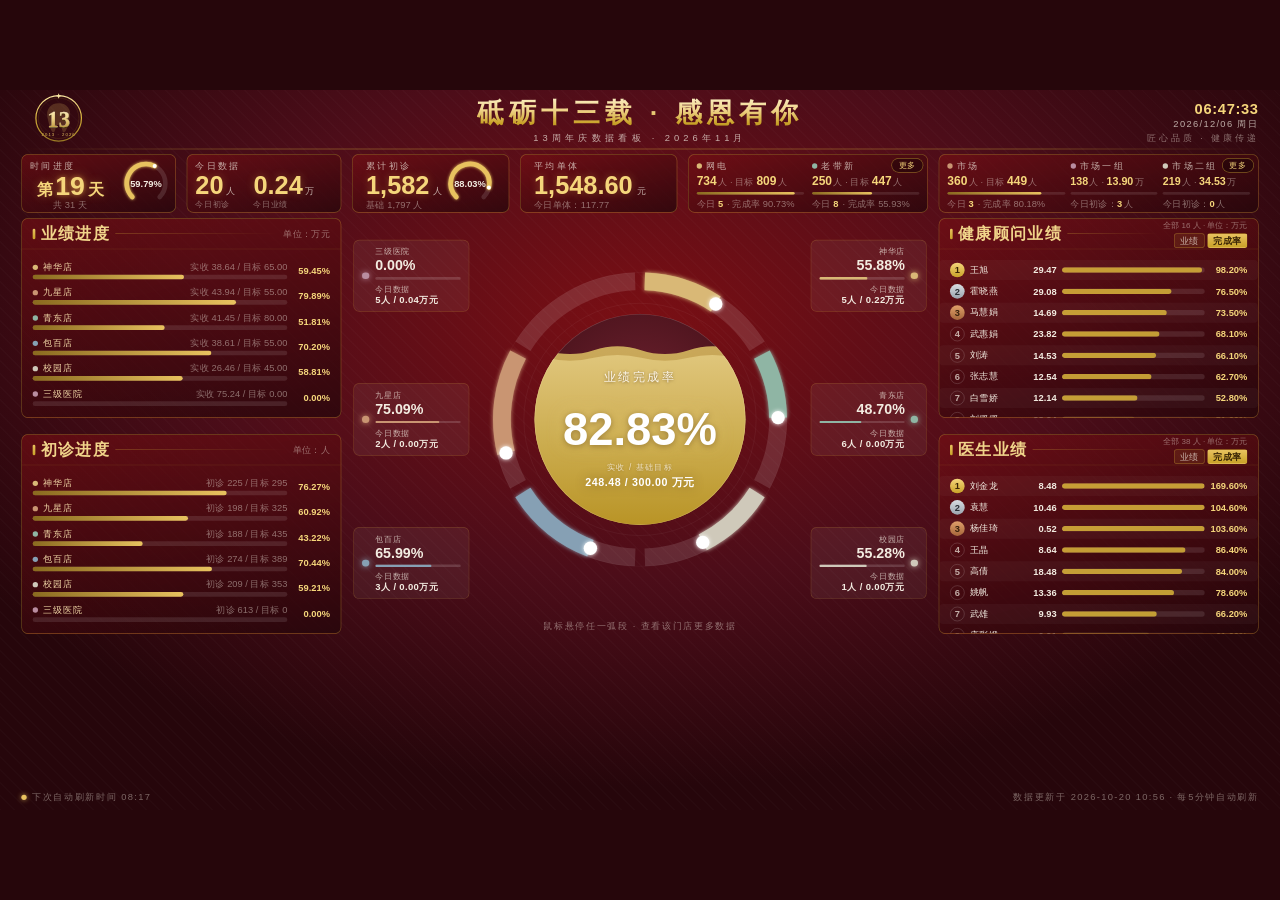
==== site/index.html @ 27bd32b5 "feat(门店框): 今日数据「/」两侧加不换行空格，分开人数与金额 - todayHTML: ${人}人&nbsp;/&nbsp;${金额}万元 - 实测内宽 147.1px，最长现实组合『12人 " ====
<!doctype html>
<html lang="zh-CN" data-page-node-id="bNAlIa9GvkVpchiOoF7Fsz">
  <head data-page-node-id="pRcPVPCFBdSMMbLrFjeiWT">
    <meta charset="UTF-8" data-page-node-id="fTteCExekOCX3ANO8GNjdZ" />
    <meta name="viewport" content="width=device-width, initial-scale=1.0" data-page-node-id="JhB4ZAEZevLRiTJPF1NyBG" />
    <title>13周年庆数据看板 v2</title>
    <link rel="icon" href="data:," />
    <!--------------------------------------------------------------


  二、版式网格（设计像素，全部闭合）
    头部 88 ｜ KPI 行 96–184（5 卡 228+228+434×3 gap24×4 = 1856：
    时间进度+今日数据 平分左栏 480 上方，累计初诊/网电/市场 三卡等宽占满其余）
    主区 192–816 三栏：左 480 / 中 800 / 右 480（gutter 48，边距 32）
       32+480+48+800+48+480+32 = 1920，中央列 560→1360，中心 = 960
    底部折线 840–1048 通栏 1856 ｜ 底边距 32

  三、亮度控制
    大面积底色走深红渐变（水球三色 ×0.78 → L*≈18~27），
    6 段弧统一降饱和到 L*≤70，禁止荧光色与大面积高饱和红。

  四、调试
    ?static=1 跳过入场动画直接呈现终态（截图核对用）
    ?hover=N  模拟悬停第 N 段弧（tooltip 核对用）
    ?beat=N   直接呈现第 N 次心跳后的数据态（建议与 static=1 同用）
    ?hbms=ms  心跳间隔覆盖（默认 300000 = 5 分钟，调试用短间隔）

  五、数据心跳（见 ⑫ 节）
    每 5 分钟 buildData(beat++) 全量重建数据模型并原地刷新：
    KPI / 渠道 chip / 中央水球（弧段+水位+主数字）/ 左右四面板 /
    底部折线，页面不重载。历史日序列固定，增长落在「今天」的
    数据点上；左下角有心跳指示器（倒计时 + 刷新闪烁）。
  ============================================================-->
        <link rel="stylesheet" href="app/css/style.css?v=20261019-20" />
  </head>
  <body data-page-node-id="v0FKEsf7Q6nRDLdoApuXJm">
    <div id="stage" data-page-node-id="kpHgrNEEkZe6PAno3AZiqG">
      <!-- ═══════════ Header ═══════════ -->
      <header id="hd" class="rv" data-page-node-id="wEYzkn5nYDAj5ljEAe1Y7S">
        <div class="logo" data-page-node-id="156GlCvEMHMHPoqrzs1CSF">
          <svg viewBox="0 0 180 150" data-page-node-id="gASNDZ9bTVkrAyyckmfHOM">
            <defs data-page-node-id="hqDiLdGtXwyyaEme4GPJWh">
              <linearGradient id="lgRing" x1="0" y1="0" x2="0" y2="1" data-page-node-id="lqxeYtdk4iewFhR3yDb2SH">
                <stop offset="0" stop-color="#fbe7a2" data-page-node-id="FFY9TI5BgzKePglZpI7jYK" />
                <stop offset="0.5" stop-color="#d4af37" data-page-node-id="RoODJLpOfjntsP8UMK7K4A" />
                <stop offset="1" stop-color="#9a7a24" data-page-node-id="HEvY9dDS5gaLxZupJrBT9t" />
              </linearGradient>
              <linearGradient id="lgNum" x1="0" y1="0" x2="0" y2="1" data-page-node-id="Ao8qt6Al73WwDt1gpRjUwL">
                <stop offset="0" stop-color="#fdf3cd" data-page-node-id="Ha32vFqB7SGn9soHdYtvfg" />
                <stop offset="0.45" stop-color="#f0d48a" data-page-node-id="dt03Z1TfhhpD5ZBrbN7TFr" />
                <stop offset="1" stop-color="#a87f1f" data-page-node-id="MylkIHC2j7ACWehBBXiNBk" />
              </linearGradient>
            </defs>
            <path
              d="M0 -28 C-16 -28 -24 -16 -21 -2 C-19 8 -15 26 -10 26 C-5 26 -7 12 0 12 C7 12 5 26 10 26 C15 26 19 8 21 -2 C24 -16 16 -28 0 -28 Z"
              transform="translate(90,72) scale(1.5)"
              fill="#e8c25f"
              opacity="0.2" data-page-node-id="RsiaJ8O6N65sGDhtilJ795"
            />
            <circle
              cx="90"
              cy="72"
              r="64"
              fill="none"
              stroke="url(#lgRing)"
              stroke-width="3.5" data-page-node-id="2CCHN2UXEv8PuBEjy0APqm"
            />
            <circle
              cx="90"
              cy="72"
              r="57"
              fill="none"
              stroke="rgba(212,175,55,0.35)"
              stroke-width="1" data-page-node-id="bCd5TjKRQrcUs7yGlWtTZC"
            />
            <text
              x="90"
              y="97"
              text-anchor="middle"
              font-size="64"
              font-weight="900"
              font-family="Bahnschrift, Microsoft YaHei"
              fill="#4a3608"
              transform="translate(0,2.5)" data-page-node-id="R2Y0nsFZqWWWNmogxF9ROb"
            >
              13
            </text>
            <text
              x="90"
              y="97"
              text-anchor="middle"
              font-size="64"
              font-weight="900"
              font-family="Bahnschrift, Microsoft YaHei"
              fill="url(#lgNum)"
              stroke="#fff8e1"
              stroke-width="0.8"
              paint-order="stroke" data-page-node-id="cmLNA8DesL4ARSBCl8cDCI"
            >
              13
            </text>
            <text
              x="90"
              y="121"
              text-anchor="middle"
              font-size="12"
              letter-spacing="3"
              fill="#e8c25f" data-page-node-id="w2LghVP4Pk8408AM7kDbOS"
            >
              2013 · 2026
            </text>
            <path
              d="M90 1.5 l2.2 5.6 5.6 2.2 -5.6 2.2 -2.2 5.6 -2.2 -5.6 -5.6 -2.2 5.6 -2.2 Z"
              fill="#fbe7a2" data-page-node-id="NrE1xtxqVkxlS9hG5zrr7q"
            />
          </svg>
        </div>
        <div class="title-wrap" data-page-node-id="9TCTEH1GL8MoABwhuIT3JK">
          <h1 data-page-node-id="tMiSZUa9S475jgxGeOnpzD">砥砺十三载 · 感恩有你</h1>
          <div class="subtitle" id="subTitle" data-page-node-id="unRnWkU2URs4cFyrSFijpP">13周年庆数据看板 · —</div>
        </div>
        <div class="clock" data-page-node-id="I2EozdVsNFKLFbrP7CSTph">
          <div class="t" id="clkTime" data-page-node-id="CklAXqz7jNYkuGRezKDurt">--:--:--</div>
          <div class="d" id="clkDate" data-page-node-id="HKp1TdW5JFSPURgOC2ITIA">————</div>
          <div class="slogan" data-page-node-id="g4IWigsaMyrBHXUSn34NM8">匠心品质 · 健康传递</div>
        </div>
      </header>
      <div class="h-sep" data-page-node-id="c2TKFTtrCtJGPuu5cIxSoY"></div>

      <!-- ═══════════ KPI 行 ═══════════ -->
      <section class="kpis" data-page-node-id="oSrQ1wHtikNl7rWVyhdjDN">
        <div class="kpi kpi-w1 rv" data-page-node-id="SEYMCR4YmNM6E5nRwQ7IFp">
          <div class="kpi-l" data-page-node-id="44aorb51xL6MD6YPoZtlcz">
            <div class="kpi-label">时间进度</div>
            <div class="kpi-val" data-page-node-id="hyriNu5bZcucHpvpL2OOkM">
              <span class="kpi-days" id="vDays" data-page-node-id="tIEE3MougiuXbI8ZQb6H0s">第 — 天</span>
            </div>
            <div class="kpi-sub" id="vDaysTotal">共 — 天</div>
          </div>
          <svg class="kpi-ring" id="rTime" viewBox="0 0 76 76" data-page-node-id="Ri1fY9IDdeKz1RI6IpJBEr"></svg>
        </div>
        <div class="kpi kpi-w1b rv">
          <div class="kpi-l">
            <div class="kpi-label">今日数据</div>
            <div class="today-duo">
              <div class="td-item">
                <div class="td-line"><span class="td-num" id="vTodayInit">0</span><span class="td-unit">人</span></div>
                <div class="td-cap">今日初诊</div>
              </div>
              <div class="td-item">
                <div class="td-line"><span class="td-num" id="vTodayRev">0</span><span class="td-unit">万</span></div>
                <div class="td-cap">今日业绩</div>
              </div>
            </div>
          </div>
        </div>
        <!-- 累计初诊 / 平均单体：2026-10-16 由原「累计初诊」单卡（412px）拆成两张，
             同日加回初诊完成率圆环（#rInit），并把两张卡定成等宽 236px。
             236 是「累计初诊」的下限（要塞 76px 圆环）；多出的宽度从卡间距
             （24 → 16，6 张卡 5 条间距统一）里挤，左右两个红框区宽度不变。 -->
        <div class="kpi kpi-w2 rv" data-page-node-id="KUwDDoYRsBBzJocgN3xbk4">
          <div class="kpi-l" data-page-node-id="MGHXHej9tQ5Hyuykaf9URP">
            <div class="kpi-label" data-page-node-id="w1z18vkmG5Nbth9sIqBwyG">累计初诊</div>
            <div class="kpi-val" data-page-node-id="rzB3d2FVG9kCjQAFVdoI1Y">
              <span class="num" id="vInit" data-page-node-id="fIbuGY6w7z44757RwI4yW1">0</span><span class="unit" data-page-node-id="ebtRX31nunjrN7MkISvLin">人</span>
            </div>
            <div class="kpi-sub" id="subInit" data-page-node-id="tzTCCbZm5sNMX1L8b9eey3">基础 — 人</div>
          </div>
          <svg class="kpi-ring" id="rInit" viewBox="0 0 76 76" data-page-node-id="oSgAc6CB6fNtqqdUA3VIWz"></svg>
        </div>
        <div class="kpi kpi-w2b rv">
          <div class="kpi-l">
            <div class="kpi-label">平均单体</div>
            <div class="kpi-val">
              <span class="num" id="vAvgTicket">0</span><span class="unit">元</span>
            </div>
            <div class="kpi-sub" id="subAvgTicket">今日单体：—</div>
          </div>
        </div>
        <div class="kpi kpi-w3 rv" data-page-node-id="k71qaQ9eMRFucWOAYcyMGH">
          <div class="kpi-ch" id="chChipsA" data-page-node-id="TKcTfXJ90g9bT6nKtFfv62"></div>
          <button class="more-btn" id="moreWeb" type="button" title="查看网电 / 老带新明细">更多</button>
        </div>
        <div class="kpi kpi-w4 rv" data-page-node-id="k71qaQ9eMRFucWOAYcyMGH2">
          <div class="kpi-ch" id="chChipsB" data-page-node-id="TKcTfXJ90g9bT6nKtFfv63"></div>
          <button class="more-btn" id="moreMkt" type="button" title="查看市场 / 各小组明细">更多</button>
        </div>
      </section>

      <!-- ═══════════ 左栏 ═══════════ -->
      <section
        class="panel rv"
        id="pRev"
        style="left: 32px; top: 192px; width: 480px; height: 300px" data-page-node-id="0GzqxweOMjRgrN7YKevPSM"
      >
        <div class="panel-hd" data-page-node-id="Df7qdn8ugzR1t7VkyfmpOt">
          <h3 data-page-node-id="QozZiLu8bZZRKTjCXXU3ck">业绩进度</h3>
          <span class="hline" data-page-node-id="J2i0PtmHDQrnvhUNHukCvz"></span>
          <!-- 2026-10-16：删掉「· 条形对冲刺目标」（条形不再对冲刺目标，改为直接对基础目标），
               只留「单位：万元」；.panel-hd 是 flex，.hline flex:1 会把 .tag 顶到面板最右侧。 -->
          <span class="tag" data-page-node-id="NDKkVHRwoWOS1iuBsFXWVc">单位：万元</span>
        </div>
        <div class="sp-rows" id="rowsRev" data-page-node-id="oeGaWgf1RTmptFVPS90v6Z"></div>
      </section>

      <section
        class="panel rv"
        id="pRevisit"
        style="left: 32px; top: 516px; width: 480px; height: 300px" data-page-node-id="Tlr16npC2SKbjfgHqZH28j"
      >
        <div class="panel-hd" data-page-node-id="XFnaBUeVZULKzVKaM9sH7n">
          <h3 data-page-node-id="4meOhcFOpAJur4xcxxRGqE">初诊进度</h3>
          <span class="hline" data-page-node-id="DszTDeYF3ndCC9vCzuFB1k"></span>
          <span class="tag" id="tagRevisit" data-page-node-id="RQ2RITb6IYQIkKLbBFJFOM">单位：人</span>
        </div>
        <div class="sp-rows" id="rowsRevisit" data-page-node-id="FMGkPWljnkzDIOqVaobHqA"></div>
      </section>

      <!-- ═══════════ 中央 Hero ═══════════ -->
      <section id="hero" class="rv" data-page-node-id="Hcs3Wq5IqEjFQoJsAtxybO">
        <div class="hero-mod" id="heroMod" data-page-node-id="NcHx9vvaZdOX4pXMR6fZUf">
          <svg class="ring" id="heroRing" viewBox="0 24 900 580" data-page-node-id="oFBfNDAOF6fg8EPbnggF1d">
            <defs data-page-node-id="ZAtBHWU98WgYOIvGdYzApS">
              <clipPath id="ballClip" data-page-node-id="X6okBjb4FM2zIkQ7PItKKB">
                <circle cx="450" cy="320" r="178" data-page-node-id="2mrOI5qwmlsTY9cdWhoBEP" />
              </clipPath>
              <filter id="hGlow" x="-40%" y="-40%" width="180%" height="180%" data-page-node-id="LojOhJ60jzLwtPDJQk8CR6">
                <feGaussianBlur stdDeviation="4" result="b" data-page-node-id="sptze4GtMtvLpn2lBLWI1O" />
                <feMerge data-page-node-id="SkjvAi6RWsoyPJ0UF1JC98">
                  <feMergeNode in="b" data-page-node-id="6s5okbFM1wypjGcMHVaaOy" />
                  <feMergeNode in="SourceGraphic" data-page-node-id="oB9EnSy4yF36ZLJp3sIxQe" />
                </feMerge>
              </filter>
              <!-- 水面柔化（2026-10-19 需求：还原设计稿那种柔和的浪）：
                   两层浪用同一波长/振幅、只错开高度 → 中间那条浅色水带厚度恒定、跟着浪走；
                   再各加一点高斯模糊，水线不是硬边 -->
              <filter id="waveSoft" x="-12%" y="-60%" width="124%" height="220%" data-page-node-id="WaveSoftFilter00000001">
                <feGaussianBlur stdDeviation="1.0" data-page-node-id="WaveSoftBlur0000000001" />
              </filter>
              <filter id="waveSoftLite" x="-12%" y="-60%" width="124%" height="220%" data-page-node-id="WaveSoftLiteFilter000001">
                <feGaussianBlur stdDeviation="0.8" data-page-node-id="WaveSoftLiteBlur00000001" />
              </filter>
              <radialGradient id="ballBg" cx="50%" cy="42%" r="70%" data-page-node-id="1hcQdPhzaAszTiyClJTl3r">
                <stop offset="0%" stop-color="#6f2230" data-page-node-id="BKjk3cO8xQwqGWFoSQtGSM" />
                <stop offset="60%" stop-color="#521620" data-page-node-id="6uZpT9dD517NbAIDmyNtKt" />
                <stop offset="100%" stop-color="#3f1019" data-page-node-id="WcJydUlnryiaqCZMZX0Ahf" />
              </radialGradient>
              <!-- 水球填充（2026-10-20 六次调色）：按指定的 10 档金色等分 #e9d28f → #b99426 -->
              <linearGradient id="waterFill" gradientUnits="userSpaceOnUse" x1="450" y1="142" x2="450" y2="498" data-page-node-id="WtrFill1Grad0000000001">
                <stop offset="0%" stop-color="#e9d28f" data-page-node-id="WtrFill1Stop000000001" />
                <stop offset="11.11%" stop-color="#e4cb83" data-page-node-id="WtrFill1Stop000000002" />
                <stop offset="22.22%" stop-color="#dec478" data-page-node-id="WtrFill1Stop000000003" />
                <stop offset="33.33%" stop-color="#d9bd6c" data-page-node-id="WtrFill1Stop000000004" />
                <stop offset="44.44%" stop-color="#d4b660" data-page-node-id="WtrFill1Stop000000005" />
                <stop offset="55.56%" stop-color="#ceb055" data-page-node-id="WtrFill1Stop000000006" />
                <stop offset="66.67%" stop-color="#c9a949" data-page-node-id="WtrFill1Stop000000007" />
                <stop offset="77.78%" stop-color="#c4a23d" data-page-node-id="WtrFill1Stop000000008" />
                <stop offset="88.89%" stop-color="#be9b32" data-page-node-id="WtrFill1Stop000000009" />
                <stop offset="100%" stop-color="#b99426" data-page-node-id="WtrFill1Stop000000010" />
              </linearGradient>
              <!-- 后层波浪（2026-10-20）：水体顶部已是浅奶金，水带取色阶中段的深金，
                   在水面处压出一条深色浪来区分两层 -->
              <linearGradient id="waterCrest" x1="0" y1="0" x2="0" y2="1" data-page-node-id="WtrCrest1Grad000000001">
                <stop offset="0%" stop-color="#d4b660" data-page-node-id="WtrCrest1Stop00000001" />
                <stop offset="45%" stop-color="#c9a949" data-page-node-id="WtrCrest1Stop00000002" />
                <stop offset="100%" stop-color="#b99426" data-page-node-id="WtrCrest1Stop00000003" />
              </linearGradient>
              <!-- 最远那层浪用浅奶金色（2026-10-19）：它只在水带上方露出一条，
                   若沿用琥珀色，40% 透明度压在深红底上会发灰发脏 -->
              <linearGradient id="waterHalo" x1="0" y1="0" x2="0" y2="1" data-page-node-id="WtrHalo1Grad0000000001">
                <stop offset="0%" stop-color="#b2851a" data-page-node-id="WtrHalo1Stop00000000001" />
                <stop offset="60%" stop-color="#a67b16" data-page-node-id="WtrHalo1Stop00000000002" />
                <stop offset="100%" stop-color="#987012" data-page-node-id="WtrHalo1Stop00000000003" />
              </linearGradient>
            </defs>

            <circle
              cx="450"
              cy="320"
              r="248"
              fill="none"
              stroke="rgba(255,255,255,0.05)"
              stroke-width="1" data-page-node-id="L2FaWi2UX9QwLi5fZzVYWK"
            />
            <g
              id="hTracks"
              fill="none"
              stroke-width="30"
              stroke-linecap="butt" data-page-node-id="16F74CI70Hz8lGDbiC1ARl"
            ></g>
            <g
              id="hProgress"
              fill="none"
              stroke-width="30"
              stroke-linecap="butt"
              filter="url(#hGlow)" data-page-node-id="XTuYBhTYVBFj40mw9bPC3D"
            ></g>
            <g id="hDots" data-page-node-id="F7JTJT2tn6gvTGutGUcLb0"></g>
            <g
              id="hHits"
              fill="none"
              stroke="transparent"
              stroke-width="52"
              stroke-linecap="butt" data-page-node-id="QHZ4kCTcOSt2P3NM7bZJow"
            ></g>

            <g clip-path="url(#ballClip)" data-page-node-id="ttIOl0gnBMeBeR1Yr37CqP">
              <circle cx="450" cy="320" r="178" fill="url(#ballBg)" data-page-node-id="DXxDqY4JIU6l09di5Br8qY" />
              <!-- 两层水（2026-10-19：回到 v2 初始界面的波纹）
                   wave2 在水面下 9px、振幅更大，只在 wave1 的波谷处露出一道浅色水纹，
                   这正是原始设计里那条「波浪」的来路。 -->
              <path
                class="wave wave2"
                id="hWave2"
                fill="url(#waterCrest)" opacity="0.92" filter="url(#waveSoft)" data-page-node-id="gbnCEguQdvYVyL05fw3IiQ"
              />
              <path
                class="wave wave1"
                id="hWave1"
                fill="url(#waterFill)" filter="url(#waveSoftLite)" data-page-node-id="sbmvpVToEQyccxw8WA5EnU"
              />
              <circle
                cx="450"
                cy="320"
                r="178"
                fill="none"
                stroke="rgba(255,255,255,0.18)"
                stroke-width="2" data-page-node-id="Izxj37aIKlKDKiMkdtNV5G"
              />
            </g>

            <text
              id="hTitle"
              x="450"
              y="256"
              text-anchor="middle"
              fill="rgba(255,250,240,0.97)"
              style="filter: drop-shadow(0 1px 3px rgba(58, 30, 0, 0.55))"
              font-size="20"
              letter-spacing="4" data-page-node-id="M8IrhxILRbvdKg6MKCFG0F"
            >
              业绩完成率
            </text>
            <text
              id="hPct"
              x="450"
              y="364"
              text-anchor="middle"
              fill="#ffffff"
              font-size="66"
              font-weight="bold"
              style="filter: drop-shadow(0 2px 5px rgba(74, 42, 4, 0.42)) drop-shadow(0 0 14px rgba(240, 207, 122, 0.3))" data-page-node-id="CIAla1GZfyE1LyfhWI1Vof"
            >
              0%
            </text>
            <text
              id="hSub"
              x="450"
              y="406"
              text-anchor="middle"
              fill="rgba(255, 250, 240, 0.74)"
              style="filter: drop-shadow(0 1px 2px rgba(70, 40, 0, 0.34))"
              font-size="14"
              letter-spacing="2" data-page-node-id="0GqUyPJaSjgS7rOAofabEU"
            >
              实收 / 基础目标
            </text>
            <text
              id="hSubVal"
              x="450"
              y="432"
              text-anchor="middle"
              fill="#ffffff"
              font-size="18"
              font-weight="bold"
              letter-spacing="1"
              style="filter: drop-shadow(0 0 10px rgba(60, 30, 0, 0.45))" data-page-node-id="0GqUyPJaSjgS7rOAofabEV"
            >
              — / — 万元
            </text>
            <circle
              cx="450"
              cy="320"
              r="196"
              fill="none"
              stroke="rgba(255,255,255,0.08)"
              stroke-width="1" data-page-node-id="HYSdoiNoFfucWOA3QdTG3E"
            />
          </svg>
          <div class="arc-tip" id="arcTip" data-page-node-id="xIo1mhSntoETWOtp1KP4oK"></div>
        </div>
        <div class="hero-note" data-page-node-id="3TYCyp9G5N9l7gcm4QKAZ9">鼠标悬停任一弧段 · 查看该门店更多数据</div>
      </section>

      <!-- ═══════════ 右栏 ═══════════ -->
      <section
        class="panel rv"
        id="pConsult"
        style="left: 1408px; top: 192px; width: 480px; height: 300px" data-page-node-id="kRfCaFvjkXph3bc9i23jSs"
      >
        <div class="panel-hd" data-page-node-id="uOcdFUICFULbVEim69jLhf">
          <h3 data-page-node-id="PXQI3zoMDydTjfKYFMge5v">健康顾问业绩</h3>
          <span class="hline" data-page-node-id="BKbFTxDVNHv76pxE9Rf3qr"></span>
          <!-- 2026-10-16 需求：右上角标签下方加排序切换（完成率 / 业绩），初始「完成率」。
               tag 与 .seg 一起竖着排在 .hd-col 里，右缘与原来「累计万元」位置一致。 -->
          <div class="hd-col">
            <span class="tag" id="tagConsult" data-page-node-id="scFnl15bqPgjUEw5bwAO5I">全部 16 人 · 单位：万元</span>
            <div class="seg" data-rank="rowsConsult">
              <button type="button" class="seg-btn" data-by="amount">业绩</button>
              <button type="button" class="seg-btn on" data-by="pct">完成率</button>
            </div>
          </div>
        </div>
        <div class="rk-rows" id="rowsConsult" data-page-node-id="eIhjYHHNaf2bXhnruvDbFs"></div>
      </section>

      <section
        class="panel rv"
        id="pDoctor"
        style="left: 1408px; top: 516px; width: 480px; height: 300px" data-page-node-id="PjST9TWZQzSukMxJgl08mK"
      >
        <div class="panel-hd" data-page-node-id="IjDSf5qnbT3bcYrxnxmnRA">
          <h3 data-page-node-id="Q0sSzF1gGajtAcdxzGbIRA">医生业绩</h3>
          <span class="hline" data-page-node-id="9EmBxb9q80FfxQWtfCSAIh"></span>
          <!-- 与「健康顾问业绩」同构（2026-10-16）：两块面板的排序各自独立，互不影响。 -->
          <div class="hd-col">
            <span class="tag" id="tagDoctor" data-page-node-id="x02npfRNWDVHyEkIwSiJ5l">全部 38 人 · 单位：万元</span>
            <div class="seg" data-rank="rowsDoctor">
              <button type="button" class="seg-btn" data-by="amount">业绩</button>
              <button type="button" class="seg-btn on" data-by="pct">完成率</button>
            </div>
          </div>
        </div>
        <div class="rk-rows" id="rowsDoctor" data-page-node-id="4jyv3nmACCBaUFkffHQNrL"></div>
      </section>

      <!-- ═══════════ 底部折线 ═══════════ -->
      <section
        class="panel rv"
        id="pTrend"
        style="left: 32px; top: 840px; width: 1856px; height: 208px" data-page-node-id="0vVEOpzuJDFpRTDcBZBpus"
      >
        <div class="panel-hd" data-page-node-id="0Do9Z3sa4iosGv7Wi3I4Pn">
          <h3 data-page-node-id="aEbSErwdqdBNw5huFzG8uo">每日业绩</h3>
          <span class="hline" data-page-node-id="E5qyjyKikJUyTL5P7dfBNq"></span>
          <div class="select" id="sel" data-page-node-id="mPky8XGgjq62QeZ8cg4JF2">
            <button class="select-btn sheen" id="selBtn" data-page-node-id="VcsZkrGuGI9cWAqyZZph16">
              <span id="selLabel" data-page-node-id="FNW8sqfAJpyrdUid9Cm2lv">全部门店</span>
              <svg viewBox="0 0 10 10" data-page-node-id="2Itxf4RokqO64nHUTA0UFB">
                <path
                  d="M1 3 L5 7 L9 3"
                  fill="none"
                  stroke="#f0cf7a"
                  stroke-width="1.6"
                  stroke-linecap="round" data-page-node-id="0WIhmfEKo50cefiEE1xWHa"
                />
              </svg>
            </button>
            <ul class="select-menu" id="selMenu" data-page-node-id="Lcitea5kCge3CBSVG0zJC9"></ul>
          </div>
        </div>
        <div class="trend-body" data-page-node-id="cG6pEsfDe5LBg1e3n7ulFJ">
          <svg id="trendSvg" data-page-node-id="26MbuVXxDaZJH9LO3SY5Sa">
            <defs data-page-node-id="Ym4lP9vMdS1kbgvrJt8QYr">
              <linearGradient id="tArea" x1="0" y1="0" x2="0" y2="1" data-page-node-id="CGSwFTFG9pieTJiE4o4ysi">
                <stop
                  id="tAreaA"
                  offset="0"
                  stop-color="#f0cf7a"
                  stop-opacity="0.28" data-page-node-id="GfY665C3uBCvHJfMIhg0XG"
                />
                <stop
                  id="tAreaB"
                  offset="1"
                  stop-color="#f0cf7a"
                  stop-opacity="0" data-page-node-id="CfNCJsdbUtsSf3RWTNfHr6"
                />
              </linearGradient>
              <filter id="tGlow" x="-20%" y="-40%" width="140%" height="180%" data-page-node-id="AV3iCsUjQ5TwCaGWUB8ZP8">
                <feGaussianBlur stdDeviation="2.4" result="b" data-page-node-id="N2RRiYJb4iYTovp9GGWQFn" />
                <feMerge data-page-node-id="GhGwQ5WRP3zcCsj2wftdnC">
                  <feMergeNode in="b" data-page-node-id="gBF3PVzo3weOHr8WLMpaFK" />
                  <feMergeNode in="SourceGraphic" data-page-node-id="qMZjeOTNAG4ZfQhiV4lG2t" />
                </feMerge>
              </filter>
            </defs>
            <g id="tGrid" data-page-node-id="Mm6sNlXBqczanyQpGcY3i3"></g>
            <path id="lgArea" fill="url(#tArea)" data-page-node-id="NElzhacJCJGnJOndXfSOFE" />
            <path id="lgLine" data-page-node-id="5RSnTLFuE0Ce5NmSq2z3r3" />
            <circle class="pulse" id="lgPulse" r="5" data-page-node-id="AyLQ2JjmeXhxXYISbwHnlS" />
            <circle fill="#fff" id="lgEndDot" r="3.2" data-page-node-id="jD3NmXOrdC1bKDNkBvpAKp" />
            <line
              id="hoverLn"
              stroke="rgba(240,207,122,0.45)"
              stroke-dasharray="3 3"
              style="display: none" data-page-node-id="g2JiCguQGFcfdaEm6EHYqF"
            />
            <circle
              id="hoverDot"
              r="4"
              fill="#fff"
              stroke="#f0cf7a"
              stroke-width="2"
              style="display: none" data-page-node-id="dbmbgW9vb6hiutbLK3cIXc"
            />
            <rect id="hoverPad" fill="transparent" data-page-node-id="ONqfYV8zuojevLUThfpQrL" />
          </svg>
          <div class="tip" id="tip" data-page-node-id="GctQe5uvQMoGu9sw9JBTqr"></div>
        </div>
      </section>

      <div class="hb" id="hbBox" data-page-node-id="3hhycehBeJIC3UjBGNAcG8">
        <span class="hb-dot" data-page-node-id="Zt2YRKpWM0av7BPilP6weL"></span>
        <span id="hbText" data-page-node-id="6SQbtYVyIXeD9TjoJtU4ui"> 下次刷新时间 --:--</span>
      </div>
      <div class="foot-updated" id="footUpdated">数据更新于 -- · 每5分钟自动刷新</div>

      <!-- ═══════════ 「更多」明细弹窗（网电/市场卡右上角按钮触发） ═══════════ -->
      <div class="modal-mask" id="moreMask" hidden>
        <div class="modal-box" role="dialog" aria-modal="true">
          <div class="modal-hd">
            <h3 id="moreTitle">明细</h3>
            <button class="modal-close" id="moreClose" type="button" title="关闭">×</button>
          </div>
          <div class="modal-body" id="moreBody"></div>
        </div>
      </div>
    </div>

        <script src="app/js/data.js?v=20261019-20"></script>
    <script type="module" src="app/js/main.js?v=20261019-20"></script>
  </body>
</html>
---- site/app/css/style.css ----
/* ══════════ ① 设计令牌 ══════════ */
      :root {
        /* 背景：水球三色整体压暗一档 */
        --bg-hi: #7a0f14;
        --bg-mid: #4c0d19;
        --bg-low: #26060b;
        /* 面板 */
        --panel-top: rgba(122, 15, 20, 0.6);
        --panel-bottom: rgba(38, 6, 11, 0.78);
        --panel-border: rgba(212, 175, 55, 0.38);
        /* 金色系 */
        --gold-num: #f5d67b;
        --gold-deep: #c9a227;
        --gold-line: #d4af37;
        /* 文字 */
        --text-main: #f3ece1;
        --text-sub: rgba(243, 236, 225, 0.72);
        --text-dim: rgba(243, 236, 225, 0.45);
        --track: rgba(255, 255, 255, 0.1);
        /* 进度条金渐变 */
        --bar-a: #8a6a1f;
        --bar-b: #e8c25f;
        --line-main: #f0cf7a;
        --num-font: "Bahnschrift", "Microsoft YaHei", sans-serif;
        /* ── 排版系统：字号 5 档 + 8 的倍数间距 ── */
        --t1: 66px; /* 巨数（JS 自动适配） */
        --t2: 44px; /* KPI 数值 */
        --t3: 24px; /* 面板标题 */
        --t4: 18px; /* 正文 */
        --t5: 14px; /* 辅助（最小字号，不得低于此值） */
        --sp-1: 8px;
        --sp-2: 16px;
        --sp-3: 24px;
        --sp-4: 32px;
        --hd-h: 46px; /* 面板头高 */
      }

      * {
        box-sizing: border-box;
        margin: 0;
        padding: 0;
      }
      html,
      body {
        width: 100%;
        height: 100%;
      }
      body {
        position: fixed;
        inset: 0;
        overflow: hidden;
        background: var(--bg-low);
        font-family: "Microsoft YaHei", "PingFang SC", sans-serif;
        color: var(--text-main);
        font-variant-numeric: tabular-nums;
      }

      /* ══════════ ② 舞台 ══════════ */
      #stage {
        position: absolute;
        left: 50%;
        top: 50%;
        width: 1920px;
        height: 1080px;
        transform: translate(-50%, -50%) scale(var(--s, 1));
        transform-origin: center center;
        background: radial-gradient(
          1200px 700px at 50% 32%,
          var(--bg-hi) 0%,
          var(--bg-mid) 55%,
          var(--bg-low) 100%
        );
        overflow: hidden;
      }
      #stage::before {
        content: "";
        position: absolute;
        inset: 0;
        background: repeating-linear-gradient(
          45deg,
          rgba(255, 255, 255, 0.014) 0 2px,
          transparent 2px 14px
        );
        pointer-events: none;
      }

      /* ══════════ ③ 通用面板 ══════════ */
      .panel {
        position: absolute;
        background: linear-gradient(
          165deg,
          var(--panel-top),
          var(--panel-bottom)
        );
        border: 1px solid var(--panel-border);
        border-radius: 10px;
      }
      .panel-hd {
        height: var(--hd-h);
        display: flex;
        align-items: center;
        gap: var(--sp-1);
        padding: 0 var(--sp-2);
        border-bottom: 1px solid rgba(212, 175, 55, 0.18);
      }
      .panel-hd::before {
        content: "";
        flex: none;
        width: 4px;
        height: var(--sp-2);
        border-radius: 2px;
        background: linear-gradient(180deg, #e8c25f, #c9a227);
      }
      .panel-hd h3 {
        flex: none;
        font-size: var(--t3);
        font-weight: 600;
        letter-spacing: 2px;
        color: #f0d48a;
        white-space: nowrap;
      }
      .panel-hd .hline {
        flex: 1;
        min-width: var(--sp-1);
        height: 1px;
        background: linear-gradient(
          90deg,
          rgba(212, 175, 55, 0.4),
          transparent
        );
      }
      .panel-hd .tag {
        flex: none;
        font-size: var(--t5);
        color: var(--text-dim);
        white-space: nowrap;
      }
      /* 右上角「标签 + 排序按钮」竖排容器（2026-10-16 需求）：
         tag 仍在最上且右缘贴面板内边距，按钮组挂在它下面；整体右对齐，
         tag 的右端位置与改造前（单独的 .tag）逐像素一致。
         高度预算：46px 面板头里放 tag 18 + gap 3 + 按钮 22 = 43，不撑破头高。 */
      .panel-hd .hd-col {
        flex: none;
        display: flex;
        flex-direction: column;
        align-items: flex-end;
        gap: 3px;
      }
      /* 2026-10-19 需求：右上角 tag（「全部 N 人 · 单位：万元」）字号再小一档，
         12px 低于 --t5 的通用下限，属这一处的专门放行 —— 标签只是辅助说明，
         压在按钮上方时字号大了会抢按钮的视觉重量。 */
      .panel-hd .hd-col .tag {
        line-height: 17px;
        font-size: 12px;
      }
      .seg {
        display: flex;
        gap: 4px;
      }
      .seg-btn {
        font: 500 var(--t5) / 16px var(--num-font);
        color: var(--text-sub);
        background: rgba(212, 175, 55, 0.1);
        border: 1px solid rgba(212, 175, 55, 0.38);
        border-radius: 4px;
        padding: 2px 8px;
        cursor: pointer;
        white-space: nowrap;
      }
      .seg-btn:hover {
        background: rgba(212, 175, 55, 0.2);
        color: var(--text-main);
      }
      /* 选中态：与「更多」按钮/金色强调同一套渐变 */
      .seg-btn.on {
        background: linear-gradient(180deg, #e8c25f, #c9a227);
        border-color: transparent;
        color: #3a2506;
        font-weight: 600;
      }

      /* 入场：JS 逐个加 .in */
      .rv {
        opacity: 0;
        transform: translateY(14px);
      }
      .rv.in {
        opacity: 1;
        transform: none;
        transition:
          opacity 0.7s ease,
          transform 0.7s cubic-bezier(0.22, 0.9, 0.35, 1);
      }
      .noanim .rv {
        opacity: 1;
        transform: none;
        transition: none;
      }
      .noanim .sp-bar i,
      .noanim .rk-bar i,
      .noanim .chip-bar i {
        transition: none;
      }
      .noanim .pulse {
        animation: none;
        opacity: 0;
      }
      .noanim .select-btn::after {
        animation: none;
        display: none;
      }

      /* ══════════ ④ Header ══════════ */
      header {
        position: absolute;
        left: 0;
        top: 0;
        width: 100%;
        height: 88px;
      }
      .logo {
        position: absolute;
        left: var(--sp-4);
        top: 4px;
        width: 112px;
        height: 80px;
      }
      .logo svg {
        width: 100%;
        height: 100%;
        display: block;
      }
      .title-wrap {
        position: absolute;
        left: 200px;
        right: 200px;
        height: 88px;
        display: flex;
        flex-direction: column;
        align-items: center;
        justify-content: center;
        gap: 2px;
      }
      .title-wrap h1 {
        font-size: 40px;
        font-weight: 700;
        letter-spacing: 8px;
        background: linear-gradient(
          180deg,
          #fdf3cd 0%,
          #f0d48a 42%,
          #c9a227 78%,
          #9a7a24 100%
        );
        -webkit-background-clip: text;
        background-clip: text;
        color: transparent;
        white-space: nowrap;
      }
      .title-wrap .subtitle {
        font-size: var(--t5);
        letter-spacing: 6px;
        color: var(--text-sub);
        white-space: nowrap;
      }
      .clock {
        position: absolute;
        right: var(--sp-4);
        top: var(--sp-2);
        text-align: right;
        line-height: 1.4;
      }
      .clock .t {
        font: 600 22px var(--num-font);
        color: var(--gold-num);
        letter-spacing: 1px;
      }
      .clock .d {
        font-size: var(--t5);
        color: var(--text-sub);
        letter-spacing: 2px;
      }
      .clock .slogan {
        font-size: var(--t5);
        color: var(--text-dim);
        letter-spacing: 4px;
      }
      .h-sep {
        position: absolute;
        top: 88px;
        left: var(--sp-4);
        right: var(--sp-4);
        height: 1px;
        background: linear-gradient(
          90deg,
          transparent,
          rgba(212, 175, 55, 0.55) 18%,
          rgba(212, 175, 55, 0.55) 82%,
          transparent
        );
      }

      /* ══════════ ⑤ KPI 行 ══════════ */
      .kpis {
        position: absolute;
        left: var(--sp-4);
        top: 96px;
        width: 1856px;
        height: 88px;
        display: flex;
        /* 2026-10-16：卡间距统一为 16px（--sp-2）—— 六张卡之间 5 条间距完全一致。
           省下的宽度分给「时间进度 / 今日数据」（各 228 → 232，两张合起来仍是 480）
           和「累计初诊」（与「平均单体」等宽 236）。
           ⚠ 前两张卡之和必须恒等于 480：2W + gap = 480，间距变了 W 要跟着变。 */
        gap: var(--sp-2);
      }
      .kpi {
        position: relative; /* 给「更多」按钮做定位锚点 */
        width: 446px;
        display: flex;
        align-items: center;
        gap: var(--sp-2);
        padding: 0 20px;
        background: linear-gradient(
          165deg,
          var(--panel-top),
          var(--panel-bottom)
        );
        border: 1px solid var(--panel-border);
        border-radius: 10px;
      }
      /* 「更多」按钮（2026-10-14 新增）：网电/市场卡右上角，点击开明细弹窗 */
      .more-btn {
        position: absolute;
        top: 5px;
        right: 6px;
        z-index: 5;
        padding: 1px 10px;
        font-family: inherit;
        font-size: 12px;
        line-height: 18px;
        letter-spacing: 1px;
        color: var(--gold-num);
        background: rgba(0, 0, 0, 0.3);
        border: 1px solid rgba(212, 175, 55, 0.5);
        border-radius: 999px;
        cursor: pointer;
        transition: 0.25s;
      }
      .more-btn:hover {
        background: rgba(212, 175, 55, 0.28);
        border-color: rgba(240, 207, 122, 0.9);
      }

      /* ══ 「更多」明细弹窗（挂在 #stage 内，随大屏等比缩放） ══ */
      .modal-mask {
        position: absolute;
        inset: 0;
        z-index: 200;
        display: flex;
        align-items: center;
        justify-content: center;
        background: rgba(10, 2, 4, 0.66);
      }
      .modal-mask[hidden] {
        display: none;
      }
      .modal-box {
        width: 960px;
        max-height: 82vh;
        display: flex;
        flex-direction: column;
        background: linear-gradient(
          165deg,
          rgba(122, 15, 20, 0.97),
          rgba(24, 5, 9, 0.97)
        );
        border: 1px solid rgba(212, 175, 55, 0.55);
        border-radius: 12px;
        box-shadow: 0 18px 50px rgba(0, 0, 0, 0.6);
        overflow: hidden;
      }
      .modal-hd {
        display: flex;
        align-items: center;
        gap: var(--sp-2);
        padding: 12px 18px;
        border-bottom: 1px solid rgba(212, 175, 55, 0.3);
      }
      .modal-hd h3 {
        flex: 1;
        font-size: 22px;
        font-weight: 600;
        letter-spacing: 3px;
        color: #f0d48a;
      }
      .modal-close {
        flex: none;
        width: 30px;
        height: 30px;
        border-radius: 50%;
        border: 1px solid rgba(212, 175, 55, 0.5);
        background: rgba(255, 255, 255, 0.06);
        color: var(--text-main);
        font-size: 16px;
        line-height: 1;
        cursor: pointer;
      }
      .modal-close:hover {
        background: rgba(212, 175, 55, 0.25);
      }
      .modal-body {
        overflow: auto;
        padding: 6px 18px 18px;
      }
      .more-sec-title {
        font-size: var(--t4);
        color: #f0d48a;
        letter-spacing: 2px;
        margin: 14px 0 8px;
      }
      .more-table {
        width: 100%;
        border-collapse: collapse;
        font-size: 14px;
      }
      .more-table th,
      .more-table td {
        border: 1px solid rgba(212, 175, 55, 0.22);
        padding: 6px 10px;
        text-align: right;
        white-space: nowrap;
      }
      .more-table th {
        position: sticky;
        top: 0;
        background: #3a0a12;
        color: #f0d48a;
        font-weight: 600;
        letter-spacing: 1px;
      }
      /* 首列（门店 / 所属部门）：左对齐；2026-10-15 起字色与其余数字列统一为金色，
         不再单独用正文色，避免整张表里第一列颜色突兀。 */
      .more-table td:first-child,
      .more-table th:first-child {
        text-align: left;
      }
      .more-table td:first-child {
        color: var(--gold-num);
        font-weight: 600;
      }
      .more-table tbody tr:nth-child(even) td {
        background: rgba(255, 255, 255, 0.035);
      }
      .more-table td.num {
        color: var(--gold-num);
        font-variant-numeric: tabular-nums;
      }
      .more-empty {
        font-size: var(--t5);
        color: var(--text-dim);
        padding: 12px 0;
      }
      /* 6 卡布局（2026-10-16 需求）：
         ┌ 左侧红框区（不可动）：时间进度 232 + 间距 16 + 今日数据 232 = 480，
           「时间进度 / 今日数据」各自加宽 4px 把原 24px 间距摊平，
           两张卡合起来仍与下方「业绩进度」面板(32..512)严格同宽；
         ├ 中间区：「累计初诊」与「平均单体」等宽 236，网电吃满剩余 360；
         └ 右侧红框区（不可动）：市场卡固定 480，与下方「健康顾问业绩」面板
           (1408..1888) 严格对齐。
         232+16+232+16+236+16+236+16+360+16+480 = 1856 = .kpis 宽度，通栏闭合。 */
      .kpi.kpi-w1 {
        width: 232px;
        padding: 0 6px 0 12px; /* 右内边距收窄：圆环右移一点 */
      }
      .kpi.kpi-w1b { width: 232px; padding: 0 12px; }
      /* 累计初诊 = 平均单体 = 236px（等宽）。
         累计初诊要放 76px 初诊完成率圆环，是这对等宽卡的下限：
         2(边框) + 20 + 110(文字列) + 8(与环的间距，见 .kpi-w2 的 gap) + 76 + 20 = 236。
         大数字「1,375 人」用 tabular-nums 实测墨迹 100px，文字列 110px 留 10px 余量。 */
      .kpi.kpi-w2 { flex: none; width: 236px; gap: 8px; } /* gap 16→8：圆环贴近数字一点，把宽度省给文字列 */
      .kpi.kpi-w2b { flex: none; width: 236px; }
      /* 网电卡内边距与「市场」卡对齐（都是 0 12px）——变窄后 chip 才放得下完整文案 */
      .kpi.kpi-w3 { flex: 1 1 0; width: auto; min-width: 0; padding: 0 12px; }
      .kpi.kpi-w4 { flex: none; width: 480px; }
      /* ── KPI 行「标题落位」统一（2026-10-15）──
         卡片固定 88px 高：把三张文字卡的内容列(.kpi-l) 与两张渠道卡(.kpi-ch)
         都改成「顶部对齐 + 8px 上边距」，这样「时间进度 / 今日数据 / 累计初诊」
         三个标签与渠道 chip 标题（网电 / 老带新 / 市场 / 市场一组 / 市场二组）
         会落在同一条水平线上；内容整体略微下移，不再顶在卡片上沿。 */
      .kpi .kpi-l {
        align-self: stretch;          /* 撑满卡高（88px），内部再顶部对齐 */
        justify-content: flex-start;
        padding-top: 8px;
      }
      .kpi .kpi-ch {
        align-self: stretch;
        align-items: flex-start;      /* 防止 chip 被拉伸，保持各自内容高度 */
        padding-top: 8px;
      }
      /* 时间进度：「第 X 天」混合字号（2026-10-15）
         —— 「第」「天」缩到 24px、天数数字放大到 40px 并加强外发光，数字更亮眼。
         2026-10-16：内容块整体上移 4px（val 的 margin-top 4→0）。
         卡的 88px 高、内容盒 86px，原排版 8+18+4+42+14 = 86 正好顶到下边框，
         「共 31 天」的字形下沿贴着边框看起来像被切掉。上移后 8+18+0+42+14 = 82，
         底部留 4px 余量；标题行仍从 8px 起排，与「今日数据 / 累计初诊」保持同一基线。 */
      .kpi.kpi-w1 .kpi-days { letter-spacing: 0; line-height: 42px; }
      .kpi.kpi-w1 .kpi-val {
        justify-content: center;
        height: 42px;
        line-height: 42px;
        margin-top: 0;
      }
      .kpi.kpi-w1 .kpi-sub { text-align: center; margin-top: 0; line-height: 14px; }
      /* 「第」「天」：小字号，与数字同基线 */
      .kpi.kpi-w1 .kd-t {
        font-size: 24px;
        font-style: normal; /* <i> 默认斜体，必须复位 */
        font-weight: 700;
        line-height: 42px;
        margin: 0 4px;
      }
      /* 天数数字：大字号 + 双层外发光，突出数字本身 */
      .kpi.kpi-w1 .kd-n {
        font-size: 40px;
        font-weight: 700;
        line-height: 42px;
        letter-spacing: 0;
        color: var(--gold-num);
        text-shadow:
          0 0 6px rgba(245, 180, 80, 0.45),
          0 0 18px rgba(245, 180, 80, 0.6);
      }
      /* 今日数据 / 累计初诊 大数字（2026-10-15：44 → 38） */
      .kpi.kpi-w1b .td-num { font-size: 38px; line-height: 40px; }
      .kpi.kpi-w1b .today-duo { height: auto; }
      .kpi.kpi-w1b .td-cap { line-height: 18px; }
      /* 累计初诊 / 平均单体（拆卡后的大数字）：与「今日数据」同号 38px。
         ⚠ w2b 必须一起写进选择器 —— 否则会退回基础规则的 44px，两张卡数字不一样大。 */
      .kpi.kpi-w2 .kpi-val,
      .kpi.kpi-w2b .kpi-val { line-height: 40px; height: 40px; }
      .kpi.kpi-w2 .kpi-val .num,
      .kpi.kpi-w2b .kpi-val .num { font-size: 38px; line-height: 40px; }
      /* 市场卡（3 枚 chip）：缩内边距/间距/数字字号，chip 超宽走省略号。
         2026-10-16：字号收紧只针对**小组** chip —— 「市场」是渠道 chip，
         要和另一张卡的渠道 chip（网电 / 老带新）完全一致，用基础规则的 18px；
         市场一组 / 市场二组 保持紧凑的 16px 不动。 */
      .kpi.kpi-w4 { padding: 0 12px; }
      .kpi.kpi-w4 .kpi-ch { gap: 8px; }
      .kpi.kpi-w4 .chip-group .chip-val b { font-size: 16px; }
      /* 渠道卡（网电/老带新/市场/一二组）行距（2026-10-15）：
         chip 内容原为 18+22+4+18 = 62px，卡内 8→70，下方空 18px 显得头重脚轻。
         给三个子行各加 4px 上间距 → 74px（8→82），下方空 6px；
         中间数据（人数行 / 进度条 / 今日行）整体下移，
         而标题行位置不变，继续与「累计初诊」标题对齐。 */
      .chip .chip-val,
      .chip .chip-bar { margin-top: 4px; }
      .kpi-l {
        flex: 1;
        min-width: 0;
        display: flex;
        flex-direction: column;
        gap: 0;
      }
      .kpi-label {
        font-size: var(--t5);
        color: var(--text-sub);
        letter-spacing: 3px;
        line-height: 18px;
      }
      .kpi-val {
        display: flex;
        align-items: baseline;
        gap: 6px;
        line-height: 46px;
        height: 46px; /* 定高：baseline 对齐的字形包络可达 54px，会把底部小字顶出卡片 */
      }
      .kpi-val .num {
        font: 700 var(--t2) var(--num-font);
        line-height: 46px; /* font 简写会把 line-height 重置为 normal(44px字号≈57px行高)，曾致卡内文字溢出边框 */
        color: var(--gold-num);
        text-shadow: 0 0 12px rgba(245, 180, 80, 0.32);
        white-space: nowrap;
      }
      .kpi-val .unit {
        font-size: var(--t5);
        color: var(--text-sub);
      }
      /* 第 1 卡（时间进度）：大字位放「第 X 天」，小字行「共 31 天」 */
      .kpi-val .kpi-days {
        font: 700 var(--t3) var(--num-font);
        line-height: 46px;
        letter-spacing: 1px;
        color: var(--gold-num);
        text-shadow: 0 0 12px rgba(245, 180, 80, 0.32);
        white-space: nowrap;
      }
      /* 第 2 卡（今日数据，2026-10-14 新增）：今日初诊 / 今日业绩 双列
         （高度与垂直居中统一由上面的 .kpi .kpi-l 规则控制） */
      .today-duo {
        display: flex;
        align-items: flex-end;
        gap: 8px;
      }
      .td-item {
        flex: 1;
        min-width: 0;
        display: flex;
        flex-direction: column;
      }
      /* 今日数据两列不等宽（2026-10-14 需求）：人数窄、业绩宽。
         2026-10-16：中间的竖线 .td-sep 已删除，两列变成第 1 / 第 2 个子元素，
         所以选择器从 (1)/(3) 改成 (1)/(2)，比例 0.8 : 1.2 不变。 */
      .today-duo .td-item:nth-child(1) { flex: 0.8; }
      .today-duo .td-item:nth-child(2) { flex: 1.2; }
      .td-line {
        display: flex;
        align-items: baseline;
        gap: 3px;
      }
      .td-num {
        font: 700 var(--t2) var(--num-font); /* 与累计初诊的大数字同号（2026-10-14 需求） */
        line-height: 46px;
        color: var(--gold-num);
        text-shadow: 0 0 12px rgba(245, 180, 80, 0.32);
        white-space: nowrap;
      }
      .td-unit {
        font-size: var(--t5);
        color: var(--text-sub);
      }
      .td-cap {
        font-size: 12px;
        color: var(--text-dim);
        letter-spacing: 1px;
        line-height: 14px;
        white-space: nowrap;
      }
      /* .td-sep（今日初诊 / 今日业绩 之间的竖线）已于 2026-10-16 按需求删除：
         元素从 index.html 移除、这里的分隔线样式一并删掉，不再需要分割。 */
      .kpi-sub {
        font-size: var(--t5);
        color: var(--text-dim);
        line-height: 18px;
        white-space: nowrap;
      }
      .kpi-ring {
        flex: none;
        width: 76px;
        height: 76px;
      }
      .kpi-ring .ring-txt {
        font: 700 var(--t5) var(--num-font);
        fill: var(--text-main);
      }

      /* 渠道卡：内联 chip（2~3 枚，按卡片宽度自适应） */
      .kpi-ch {
        flex: 1;
        min-width: 0; /* 不加会被 chip 的 nowrap 内容顶宽，整卡溢出 */
        display: flex;
        gap: 12px;
      }
      .chip {
        flex: 1;
        min-width: 0;
        display: flex;
        flex-direction: column;
        gap: 0;
      }
      /* 渠道 chip（市场/网电/老带新）比小组 chip 宽一档（2026-10-14 需求）：
         保证「270人 · 目标 449人」这类完整文案放得下，一组/二组适当收缩。 */
      .chip.chip-channel { flex: 1.35; }
      .chip-name {
        /* 2026-10-15 需求：与「累计初诊」等 KPI 标题字样完全一致 */
        font-size: var(--t5);
        color: var(--text-sub);
        letter-spacing: 3px;
        line-height: 18px;
        display: flex;
        align-items: center;
        gap: 6px;
        white-space: nowrap;
      }
      .chip-name .dot {
        width: 8px;
        height: 8px;
        border-radius: 50%;
        flex: none;
      }
      .chip-val {
        font-size: var(--t5);
        color: var(--text-dim);
        line-height: 22px;
        white-space: nowrap;
        overflow: hidden;
        text-overflow: ellipsis;
      }
      .chip-val b {
        font: 700 var(--t4) var(--num-font);
        color: var(--gold-num);
        margin-right: 2px;
      }
      .chip-bar {
        height: 4px;
        border-radius: 2px;
        background: var(--track);
        overflow: hidden;
      }
      .chip-bar i {
        display: block;
        height: 100%;
        width: 0;
        border-radius: 2px;
        background: linear-gradient(90deg, var(--bar-a), var(--bar-b));
        transition: width 1.4s cubic-bezier(0.22, 0.9, 0.35, 1);
      }

      /* ══════════ ⑥ 左栏：门店行（2 行式，32px 闭合） ══════════ */
      .sp-rows {
        height: calc(100% - var(--hd-h));
        padding: var(--sp-2) 0;
        display: flex;
        flex-direction: column;
        gap: 6px;
      }
      .sp-row {
        flex: none;
        height: 32px;
        display: grid;
        grid-template-columns: 1fr 52px;
        grid-template-rows: 16px 7px;
        row-gap: 3px;
        column-gap: 12px;
        align-content: center;
        padding: 0 var(--sp-2);
      }
      .sp-l1 {
        grid-column: 1;
        grid-row: 1;
        display: flex;
        align-items: center;
        gap: var(--sp-1);
        min-width: 0;
      }
      .sp-l1 .dot {
        width: 8px;
        height: 8px;
        border-radius: 50%;
        flex: none;
      }
      .sp-name {
        flex: none;
        font-size: var(--t5);
        color: #f3d9a8;
        letter-spacing: 1px;
        white-space: nowrap;
      }
      .sp-meta {
        margin-left: auto;
        font-size: var(--t5);
        color: var(--text-dim);
        white-space: nowrap;
        overflow: hidden;
        text-overflow: ellipsis;
      }
      .sp-bar-wrap {
        grid-column: 1;
        grid-row: 2;
        position: relative;
        height: 7px;
      }
      .sp-bar {
        position: absolute;
        inset: 0;
        border-radius: 4px;
        background: var(--track);
      }
      .sp-bar i {
        position: absolute;
        left: 0;
        top: 0;
        height: 100%;
        width: 0;
        border-radius: 4px;
        background: linear-gradient(90deg, var(--bar-a), var(--bar-b));
        transition: width 1.6s cubic-bezier(0.22, 0.9, 0.35, 1);
      }
      /* 基础目标刻度 .sp-bar .tick 已于 2026-10-16 随「条形对冲刺目标」一并移除：
         条形现在直接表示完成率（实收 ÷ 基础），不再需要 84.7% 处的冲刺目标刻度。 */
      .sp-pct {
        grid-column: 2;
        grid-row: 1 / span 2;
        align-self: center;
        text-align: right;
        font: 700 var(--t5) var(--num-font);
        color: var(--gold-num);
        white-space: nowrap;
      }

      /* ══════════ ⑦ 右栏：排名行（30px 行，首屏 7 行，可滚轮下翻看全部） ══════════ */
      .rk-rows {
        height: calc(100% - var(--hd-h));
        padding: var(--sp-2) 0;
        display: flex;
        flex-direction: column;
        /* gap 2 + 行高 30：首屏 7 行正好填满容器(254px)，与左栏 32px 行视觉规格一致。
           曾经是 28px 行 + gap 4（没填满），且比左栏小一圈，看板上左右不对称。 */
        gap: 2px;
        /* 2026-10-15：人员不再截断 TOP7，全部渲染进来，超出部分在本面板内滚轮下翻。
           首屏仍是 7 行（视觉不变），只是下面还有内容。 */
        overflow-y: auto;
        overflow-x: hidden;
        overscroll-behavior: contain; /* 滚到底不把滚动传给外层 */
        scrollbar-width: thin;
        scrollbar-color: rgba(212, 175, 55, 0.5) transparent;
      }
      /* 金色细滚动条（Chromium/WebKit） */
      .rk-rows::-webkit-scrollbar {
        width: 6px;
      }
      .rk-rows::-webkit-scrollbar-track {
        background: rgba(255, 255, 255, 0.04);
        border-radius: 3px;
      }
      .rk-rows::-webkit-scrollbar-thumb {
        background: rgba(212, 175, 55, 0.5);
        border-radius: 3px;
      }
      .rk-rows::-webkit-scrollbar-thumb:hover {
        background: rgba(240, 207, 122, 0.75);
      }
      .rk-row {
        flex: none;
        height: 30px;
        display: grid;
        grid-template-columns: 22px 1fr 72px 56px;
        align-items: center;
        gap: var(--sp-1);
        padding: 0 var(--sp-2);
        border-radius: 6px;
      }
      .rk-row.has-store {
        /* 2026-10-16 需求：业绩与百分比换位（业绩在前、百分比在后），
           列序 = 名次 22 | 姓名 62 | 业绩 60 | 条形 1fr | 完成率 56。
           列宽取 56 是为了容下三位数完成率（如 169.60%，实测约 50px）。 */
        grid-template-columns: 22px 62px 60px 1fr 56px;
      }
      .rk-row:nth-child(odd) {
        background: rgba(255, 255, 255, 0.03);
      }
      .rk-badge {
        width: 22px;
        height: 22px;
        border-radius: 50%;
        display: flex;
        align-items: center;
        justify-content: center;
        font: 600 var(--t5) var(--num-font);
        color: var(--text-sub);
        border: 1px solid rgba(255, 255, 255, 0.22);
      }
      .rk-badge.r1 {
        background: linear-gradient(180deg, #f5d67b, #c9a227);
        color: #3a2506;
        border: none;
      }
      .rk-badge.r2 {
        background: linear-gradient(180deg, #d9dde2, #9aa3ad);
        color: #2c3037;
        border: none;
      }
      .rk-badge.r3 {
        background: linear-gradient(180deg, #e0a06a, #a5653a);
        color: #3a220d;
        border: none;
      }
      .rk-name {
        font-size: var(--t5);
        color: var(--text-main);
        white-space: nowrap;
        overflow: hidden;
        text-overflow: ellipsis;
      }
      /* 完成率（行尾）：字号/字重/颜色与左栏「业绩进度」的 .sp-pct 完全一致
         —— 2026-10-16 需求要求两处百分比格式统一（14px / 700 / tabular / 金色 / 两位小数）。
         原来这里是取整数的 .rk-store（如「44%」），已废弃。 */
      .rk-pct {
        text-align: right;
        font: 700 var(--t5) var(--num-font);
        color: var(--gold-num);
        white-space: nowrap;
      }
      .rk-bar {
        height: 8px;
        border-radius: 4px;
        background: var(--track);
        overflow: hidden;
      }
      .rk-bar i {
        display: block;
        height: 100%;
        width: 0;
        border-radius: 4px;
        background: var(--c, var(--gold-line));
        opacity: 0.88;
        transition: width 1.4s cubic-bezier(0.22, 0.9, 0.35, 1);
      }
      /* 业绩（万元）：2026-10-16 起不带「万」字（单位已写在面板头 tag 里），
         与左栏「业绩进度」行内文案的处理一致。 */
      .rk-val {
        font: 600 var(--t5) var(--num-font);
        color: var(--text-main);
        text-align: right;
        white-space: nowrap;
      }

      /* ══════════ ⑧ 中央 Hero（参考图1 范式） ══════════ */
      #hero {
        position: absolute;
        left: 560px;
        top: 192px;
        width: 800px;
        height: 624px;
      }
      /* Hero 顶部金色标题「2026年10月 · 门店业绩达成」已于 2026-10-15 按需求删除
         —— 元素已从 index.html 移除、装饰线(::before/::after)样式一并清除，
            JS 侧同步改走 setTxt 判空，元素缺失也不会抛错白屏。 */
      .hero-mod {
        position: absolute;
        left: 0;
        right: 0;
        /* 标题删掉后整组重新居中：模块宽 800px，SVG 高 800×580/900 = 515.56px，
           圆心（viewBox y = 320）距模块顶 263.1px；可用区是 0~604（下方
           .hero-note 从 604 起），中心 302px，故 top = 302 − 263.1 ≈ 39px，
           比原来的 81px 上移 42px。六个门店框关于圆心上下严格对称，
           圆心落到可用区中心 = 门店框与圆环一起居中。 */
        top: 39px;
        --u: 0.8889px;
      }
      .hero-mod svg.ring {
        width: 100%;
        height: auto;
        display: block;
      }
      .hero-note {
        position: absolute;
        left: 0;
        right: 0;
        top: 604px;
        height: var(--sp-2);
        text-align: center;
        font-size: var(--t5);
        color: var(--text-dim);
        letter-spacing: 2px;
        white-space: nowrap;
      }

      /* 左右门店标签（width / 字号走 --u，随模块等比缩放） */
      .store-label {
        position: absolute;
        display: flex;
        align-items: center;
        gap: calc(var(--u) * 10);
        /* 2026-10-19 需求：框做得更长一些（原来 178u×108px 偏方）。
           加到 196u≈176px，宽高比 1.46→1.63；右缘与圆环外缘仍留 ~7px，
           再多（206u）就会和圆环的发光边贴上了。 */
        width: calc(var(--u) * 196);
        /* 下内边距与上内边距对齐（2026-10-19 需求）：原来 14u 是给两行「今日数据」
           留的富余，行高收紧后不再需要，上下各 10u，框高进一步收窄 */
        padding: calc(var(--u) * 10) calc(var(--u) * 14);
        border-radius: calc(var(--u) * 10);
        /* 底色改回原样（2026-10-14，用户要求） */
        background: rgba(255, 255, 255, 0.055);
        border: 1px solid rgba(212, 175, 55, 0.22);
        transform: translateY(-50%);
        transition:
          box-shadow 0.25s ease,
          border-color 0.25s ease,
          opacity 0.25s ease;
      }
      /* 2026-10-19 需求：六个框整体往外挪一点，离圆环远些。
         往外出 34u≈30px —— 左右两侧各有 48px 余量（左侧 pRev 到 512、
         hero 从 560 起；右侧 hero 到 1360、pDoctor 从 1408 起），
         挪完还剩 18px，既拉开与圆环的距离（7px→36px），也不会压到侧栏面板。 */
      .store-label.left {
        left: calc(var(--u) * -34);
      }
      .store-label.right {
        right: calc(var(--u) * -34);
        flex-direction: row-reverse;
        text-align: right;
      }
      .store-label .dot {
        width: calc(var(--u) * 12);
        height: calc(var(--u) * 12);
        border-radius: 50%;
        flex: none;
        box-shadow: 0 0 calc(var(--u) * 10) currentColor;
      }
      .store-label .info {
        flex: 1;
        min-width: 0;
      }
      .store-label .name {
        font-size: calc(var(--u) * 14);
        color: var(--text-sub);
        letter-spacing: 1px;
        white-space: nowrap;
        overflow: hidden;
        text-overflow: ellipsis;
      }
      .store-label .pct {
        font-size: calc(var(--u) * 24);
        font-weight: bold;
        color: var(--text-main);
        line-height: 1.15;
        font-variant-numeric: tabular-nums;
      }
      .store-label .bar {
        margin-top: calc(var(--u) * 6);
        height: calc(var(--u) * 4);
        border-radius: calc(var(--u) * 2);
        background: rgba(255, 255, 255, 0.15);
        overflow: hidden;
      }
      .store-label .bar i {
        display: block;
        height: 100%;
        width: 0;
        border-radius: calc(var(--u) * 2);
        transition: width 1.6s cubic-bezier(0.22, 0.9, 0.35, 1);
      }
      /* 今日数据（2026-10-18 需求改版）
         第一行只放「今日数据：」，字号/字距/颜色与店名(.name)完全一致；
         第二行另起一行放「X人/Y万元」，加粗，字号取完成率 24u 的 2/3（16u）。 */
      .store-label .today {
        margin-top: calc(var(--u) * 6);
        display: flex;
        flex-direction: column;
        gap: 0;
        text-align: left;
      }
      /* 右列三个框（2026-10-19 需求）：今日数据两行跟着店名一起右对齐 */
      .store-label.right .today {
        text-align: right;
      }
      /* 行高按 u 定，不继承外层 16px 的 1.35（2026-10-19 需求）：
         原来 .t-line 的行盒 = 16px×1.35 = 21.6px，比 12.4/14.2px 的字大一大截，
         「今日数据」这块显得虚高、把整框撑到 123px。改成 17u≈15.1px 后
         两行贴紧，与上面 店名→完成率 的紧凑度一致，外框跟着收到 ~104px。 */
      .store-label .today .t-line {
        display: block;
        line-height: calc(var(--u) * 17);
        white-space: nowrap;
        overflow: hidden;
      }
      .store-label .today .t-lab {
        font-size: calc(var(--u) * 14); /* 与 .name 同字号 */
        color: var(--text-sub);
        letter-spacing: 1px; /* 与 .name 同字距 */
      }
      .store-label .today .t-val {
        font-size: calc(var(--u) * 16); /* 完成率 24u × 2/3 */
        font-weight: 700;
        color: var(--text-main);
        letter-spacing: 0.5px;
        font-variant-numeric: tabular-nums;
      }
      /* 弧段 hover：高亮命中项，其余降亮 */
      .hero-mod.focus .store-label {
        opacity: 0.38;
      }
      .hero-mod.focus .store-label.on {
        opacity: 1;
        border-color: rgba(212, 175, 55, 0.65);
      }

      /* 波浪平移 + 轻微起伏（2026-10-19 升级）：位移距离 = 波长 330 的整数倍 → 无缝循环。
         平移用 transform，起伏用独立的 translate 属性，两者互不覆盖；
         波长变长后速度相应放慢（7 / 11 / 16s），才不会有「浪被拖着跑」的急感。 */
      .wave1 {
        animation:
          drift1 7s linear infinite,
          bob1 5.4s ease-in-out infinite;
      }
      .wave2 {
        animation:
          drift2 4.5s linear infinite,
          bob2 4.2s ease-in-out infinite,
          crestPulse 6.4s ease-in-out infinite;
      }
      .wave3 {
        animation:
          drift3 16s linear infinite,
          bob1 6.6s ease-in-out infinite;
      }
      /* 水面亮线已按要求退回（2026-10-19），不再做 dasharray 流光 */
      /* 中景浪的明暗呼吸：水面光感忽明忽暗一点点 */
      @keyframes crestPulse {
        0%,
        100% {
          opacity: 0.92;
        }
        50% {
          opacity: 0.78;
        }
      }
      @keyframes drift1 {
        from {
          transform: translateX(0);
        }
        to {
          transform: translateX(-160px);
        }
      }
      @keyframes drift2 {
        from {
          transform: translateX(-80px);
        }
        to {
          transform: translateX(0);
        }
      }
      @keyframes drift3 {
        from {
          transform: translateX(-160px);
        }
        to {
          transform: translateX(0);
        }
      }
      @keyframes bob1 {
        0%,
        100% {
          translate: 0 0;
        }
        50% {
          translate: 0 -3.5px;
        }
      }
      @keyframes bob2 {
        0%,
        100% {
          translate: 0 0;
        }
        50% {
          translate: 0 2.5px;
        }
      }
      .noanim .wave1,
      .noanim .wave2,
      .noanim .wave3 {
        animation: none;
      }

      /* 弧段 hover tooltip */
      .arc-tip {
        position: absolute;
        display: none;
        pointer-events: none;
        transform: translate(-50%, -100%);
        background: rgba(24, 5, 9, 0.95);
        border: 1px solid rgba(212, 175, 55, 0.5);
        border-radius: var(--sp-1);
        padding: 12px var(--sp-2);
        font-size: var(--t5);
        line-height: 1.9;
        color: var(--text-main);
        white-space: nowrap;
        z-index: 20;
        box-shadow: 0 8px 26px rgba(0, 0, 0, 0.55);
      }
      .arc-tip b {
        color: var(--gold-num);
        font: 700 var(--t4) var(--num-font);
        margin-left: 4px;
      }
      .arc-tip .hd {
        display: flex;
        align-items: center;
        gap: 6px;
        color: var(--text-sub);
        letter-spacing: 2px;
        border-bottom: 1px solid rgba(212, 175, 55, 0.25);
        padding-bottom: 4px;
        margin-bottom: 4px;
      }
      .arc-tip .hd .dot {
        width: 8px;
        height: 8px;
        border-radius: 50%;
      }
      .arc-tip .col {
        color: var(--text-dim);
      }

      /* ══════════ ⑨ 底部折线 + 门店选择器 ══════════ */
      #pTrend {
        overflow: visible;
      }
      .trend-body {
        position: relative;
        height: calc(100% - var(--hd-h));
      }
      #trendSvg {
        display: block;
        width: 100%;
        height: 100%;
      }
      .axis-txt {
        font: var(--t5) var(--num-font);
        fill: var(--text-dim);
      }
      .grid-ln {
        stroke: rgba(255, 255, 255, 0.08);
        stroke-dasharray: 4 5;
      }
      #lgLine {
        fill: none;
        stroke: var(--line-main);
        stroke-width: 2;
        filter: url(#tGlow);
      }
      .pulse {
        fill: none;
        stroke: var(--line-main);
        stroke-width: 1.5;
        transform-box: fill-box;
        transform-origin: center;
        animation: pulse 2.2s ease-out infinite;
      }
      @keyframes pulse {
        0% {
          transform: scale(0.4);
          opacity: 0.9;
        }
        70% {
          transform: scale(2.4);
          opacity: 0;
        }
        100% {
          transform: scale(2.4);
          opacity: 0;
        }
      }
      .tip {
        position: absolute;
        display: none;
        pointer-events: none;
        background: rgba(24, 5, 9, 0.94);
        border: 1px solid rgba(212, 175, 55, 0.5);
        border-radius: var(--sp-1);
        padding: var(--sp-1) 12px;
        font-size: var(--t5);
        line-height: 1.8;
        color: var(--text-main);
        white-space: nowrap;
        z-index: 30;
      }
      .tip b {
        color: var(--gold-num);
        font: 600 var(--t5) var(--num-font);
      }

      .select {
        position: relative;
        z-index: 40;
      }
      .select-btn {
        position: relative;
        display: flex;
        align-items: center;
        gap: var(--sp-1);
        height: var(--sp-4);
        padding: 0 12px;
        min-width: 128px;
        background: rgba(255, 255, 255, 0.06);
        border: 1px solid rgba(212, 175, 55, 0.45);
        border-radius: var(--sp-1);
        color: var(--text-main);
        font-size: var(--t5);
        font-family: inherit;
        letter-spacing: 1px;
        cursor: pointer;
      }
      .select-btn:hover {
        background: rgba(255, 255, 255, 0.1);
      }
      .select-btn svg {
        width: 10px;
        height: 10px;
        transition: transform 0.25s;
      }
      .select.open .select-btn svg {
        transform: rotate(180deg);
      }
      @property --ang {
        syntax: "<angle>";
        inherits: false;
        initial-value: 0deg;
      }
      .select.open .select-btn::after,
      .select-btn.sheen::after {
        content: "";
        position: absolute;
        inset: -2px;
        border-radius: 10px;
        padding: 1.5px;
        background: conic-gradient(
          from var(--ang),
          transparent 0deg 295deg,
          rgba(240, 207, 122, 0.9) 325deg,
          transparent 360deg
        );
        -webkit-mask:
          linear-gradient(#000 0 0) content-box,
          linear-gradient(#000 0 0);
        -webkit-mask-composite: xor;
        mask:
          linear-gradient(#000 0 0) content-box,
          linear-gradient(#000 0 0);
        mask-composite: exclude;
        animation: sheen 3.2s linear infinite;
        pointer-events: none;
      }
      @keyframes sheen {
        to {
          --ang: 360deg;
        }
      }
      .select-menu {
        position: absolute;
        right: 0;
        bottom: calc(100% + var(--sp-1));
        min-width: 148px;
        list-style: none;
        background: rgba(30, 7, 12, 0.96);
        border: 1px solid rgba(212, 175, 55, 0.45);
        border-radius: 10px;
        padding: 6px;
        display: none;
        box-shadow: 0 10px 30px rgba(0, 0, 0, 0.5);
      }
      .select.open .select-menu {
        display: block;
      }
      .select-menu li {
        display: flex;
        align-items: center;
        gap: var(--sp-1);
        padding: var(--sp-1) 10px;
        border-radius: 7px;
        font-size: var(--t5);
        color: var(--text-sub);
        cursor: pointer;
        transition: 0.3s;
      }
      .select-menu li:hover {
        background: rgba(212, 175, 55, 0.16);
        color: var(--text-main);
      }
      .select-menu:hover li:not(:hover) {
        filter: blur(1.2px);
        opacity: 0.55;
        transform: scale(0.97);
      }
      .select-menu li.cur {
        color: var(--gold-num);
      }
      .select-menu .dot {
        width: 9px;
        height: 9px;
        border-radius: 50%;
        flex: none;
      }
      .select-menu li.all .dot {
        background: var(--line-main);
      }

      /* 底部右下角：数据更新时间（2026-10-18 需求：从底部居中挪到原「数据来源」位置，
         文案合成为「数据更新于 … · 每5分钟自动刷新」，原「数据来源」那行已删除） */
      .foot-updated {
        position: absolute;
        right: var(--sp-4);
        bottom: 10px;
        font-size: var(--t5);
        letter-spacing: 2px;
        color: rgba(243, 236, 225, 0.42);
        white-space: nowrap;
      }

      /* ══════════ ⑩ 数据心跳指示器（左下角） ══════════ */
      .hb {
        position: absolute;
        left: var(--sp-4);
        bottom: 10px;
        display: flex;
        align-items: center;
        gap: var(--sp-1);
        font-size: var(--t5);
        letter-spacing: 2px;
        color: rgba(243, 236, 225, 0.42);
      }
      .hb-dot {
        flex: none;
        width: 8px;
        height: 8px;
        border-radius: 50%;
        background: #e8c25f;
        box-shadow: 0 0 8px rgba(232, 194, 95, 0.75);
        animation: hbBreath 2.6s ease-in-out infinite;
      }
      .hb.flash .hb-dot {
        animation: hbFlash 1.1s ease-out;
      }
      .hb.flash #hbText {
        color: var(--gold-num);
      }
      #hbText {
        transition: color 1.2s ease;
      }
      @keyframes hbBreath {
        0%,
        100% {
          opacity: 0.4;
        }
        50% {
          opacity: 1;
        }
      }
      @keyframes hbFlash {
        0% {
          transform: scale(1);
          box-shadow: 0 0 4px rgba(232, 194, 95, 0.6);
        }
        22% {
          transform: scale(1.9);
          box-shadow: 0 0 18px rgba(255, 232, 160, 1);
        }
        100% {
          transform: scale(1);
          box-shadow: 0 0 8px rgba(232, 194, 95, 0.75);
        }
      }
      .noanim .hb-dot {
        animation: none;
        opacity: 0.9;
      }
      /* 心跳刷新时排序列轻淡入 */
      .bfade {
        animation: bfade 0.5s ease;
      }
      @keyframes bfade {
        from {
          opacity: 0.45;
        }
        to {
          opacity: 1;
        }
      }

      /* ══════════ 更新时间（已挪到右下角，见 .foot-updated 的统一定义） ══════════ */
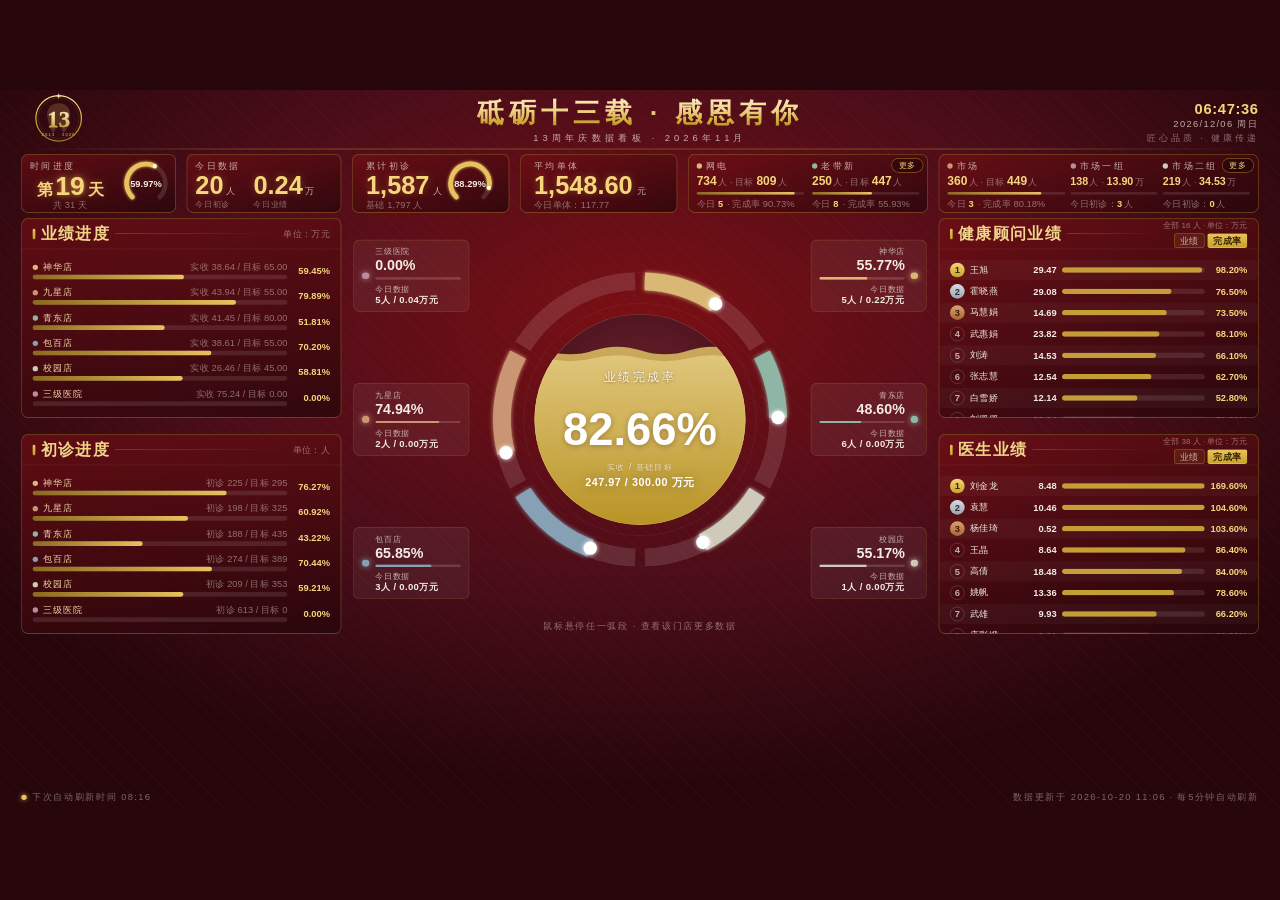
==== commit e6956a16: "fix(门店框): 今日数据超宽时按比例缩字号，避免三位数被裁字 - 根因：.today 真实可用宽度只有 ~128px（同行还有色点 .dot），   而 .t-line 是 overflow:hi" ====
--- a/site/index.html
+++ b/site/index.html
@@ -31,7 +31,7 @@
     底部折线，页面不重载。历史日序列固定，增长落在「今天」的
     数据点上；左下角有心跳指示器（倒计时 + 刷新闪烁）。
   ============================================================-->
-        <link rel="stylesheet" href="app/css/style.css?v=20261019-20" />
+        <link rel="stylesheet" href="app/css/style.css?v=20261019-21" />
   </head>
   <body data-page-node-id="v0FKEsf7Q6nRDLdoApuXJm">
     <div id="stage" data-page-node-id="kpHgrNEEkZe6PAno3AZiqG">
@@ -527,7 +527,7 @@
       </div>
     </div>
 
-        <script src="app/js/data.js?v=20261019-20"></script>
-    <script type="module" src="app/js/main.js?v=20261019-20"></script>
+        <script src="app/js/data.js?v=20261019-21"></script>
+    <script type="module" src="app/js/main.js?v=20261019-21"></script>
   </body>
 </html>
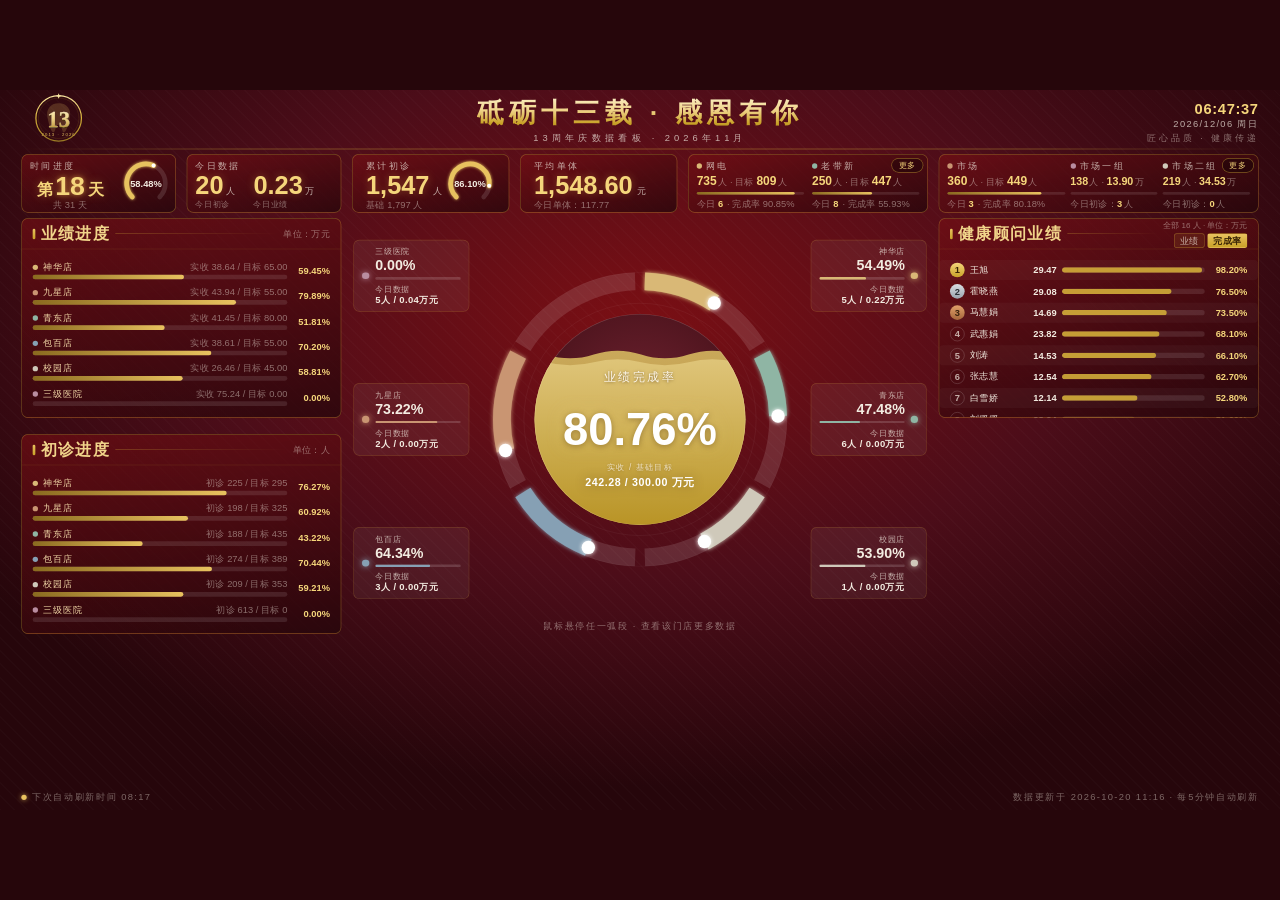
==== commit 2652ada1: "fix(趋势图): daily 抓取停更导致 18/19 号业绩显示成 0 根因：daily.json 停在 2026-10-18 10:34 - 18 号只抓到当天上午的部分金额(0.83 万，实际" ====
--- a/site/index.html
+++ b/site/index.html
@@ -31,7 +31,7 @@
     底部折线，页面不重载。历史日序列固定，增长落在「今天」的
     数据点上；左下角有心跳指示器（倒计时 + 刷新闪烁）。
   ============================================================-->
-        <link rel="stylesheet" href="app/css/style.css?v=20261019-21" />
+        <link rel="stylesheet" href="app/css/style.css?v=20261019-22" />
   </head>
   <body data-page-node-id="v0FKEsf7Q6nRDLdoApuXJm">
     <div id="stage" data-page-node-id="kpHgrNEEkZe6PAno3AZiqG">
@@ -487,6 +487,8 @@
             <g id="tGrid" data-page-node-id="Mm6sNlXBqczanyQpGcY3i3"></g>
             <path id="lgArea" fill="url(#tArea)" data-page-node-id="NElzhacJCJGnJOndXfSOFE" />
             <path id="lgLine" data-page-node-id="5RSnTLFuE0Ce5NmSq2z3r3" />
+            <!-- 缺失日标记层（2026-10-20）：daily 里没有数据的那天，在零线上画空心点 -->
+            <g id="tGap" data-page-node-id="TGap0Marks0Group00000001"></g>
             <circle class="pulse" id="lgPulse" r="5" data-page-node-id="AyLQ2JjmeXhxXYISbwHnlS" />
             <circle fill="#fff" id="lgEndDot" r="3.2" data-page-node-id="jD3NmXOrdC1bKDNkBvpAKp" />
             <line
@@ -527,7 +529,7 @@
       </div>
     </div>
 
-        <script src="app/js/data.js?v=20261019-21"></script>
-    <script type="module" src="app/js/main.js?v=20261019-21"></script>
+        <script src="app/js/data.js?v=20261019-22"></script>
+    <script type="module" src="app/js/main.js?v=20261019-22"></script>
   </body>
 </html>
--- a/site/app/css/style.css
+++ b/site/app/css/style.css
@@ -1263,6 +1263,17 @@
         color: var(--gold-num);
         font: 600 var(--t5) var(--num-font);
       }
+      /* 「暂无数据」：比数值弱一档，明确表示这天的数没抓到、不是 0 业绩 */
+      .tip b.na {
+        color: rgba(243, 236, 225, 0.62);
+        font-weight: 500;
+      }
+      /* 缺失日标记：零线上的空心小点 */
+      .gap-dot {
+        fill: rgba(240, 207, 122, 0.14);
+        stroke: rgba(240, 207, 122, 0.55);
+        stroke-width: 1.2;
+      }
 
       .select {
         position: relative;
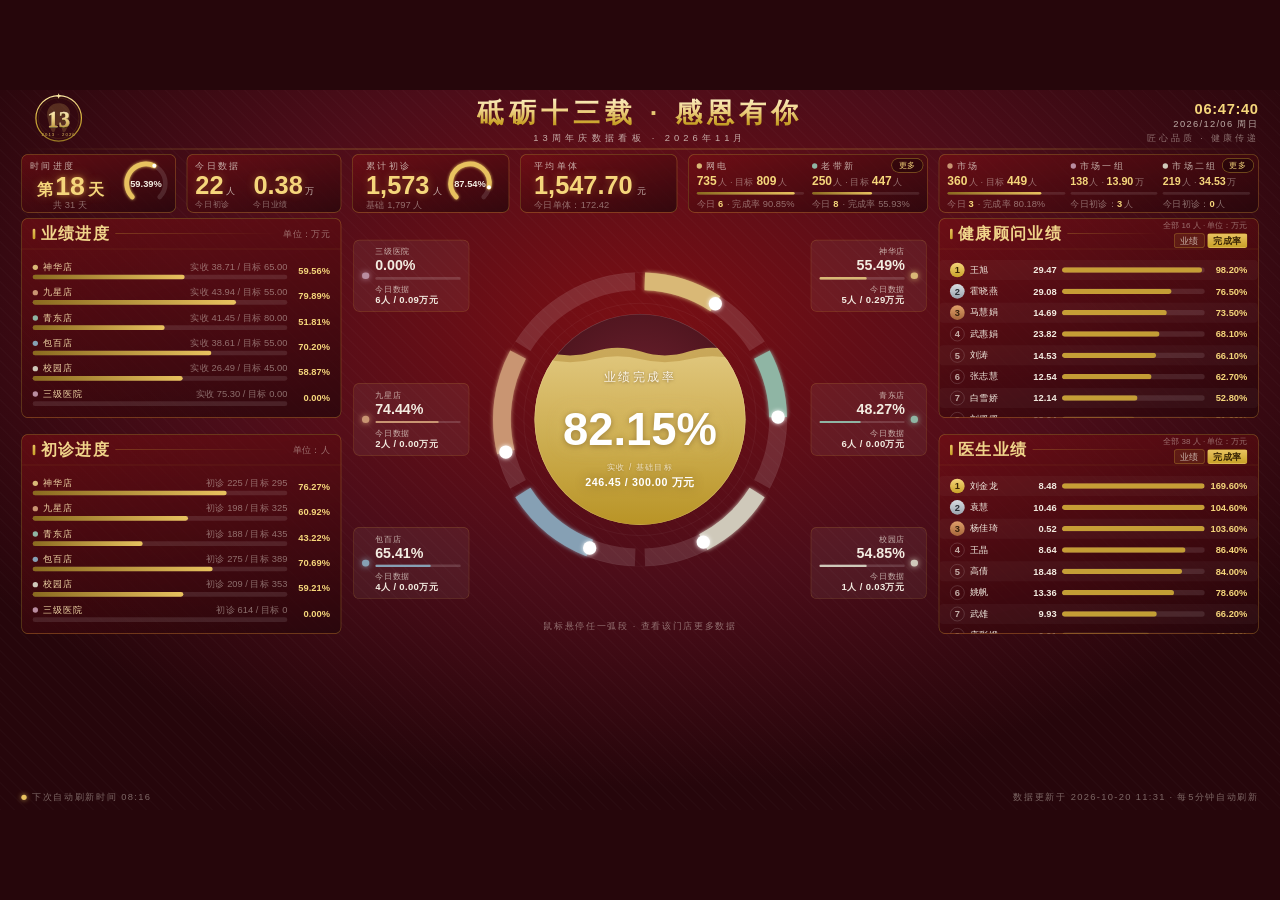
==== commit a6393d86: "fix(水球): 浅色后层浪平移距离改为整波长，消除每 4.5 秒一次的回跳卡顿 根因：drift2 从 -80px 到 0，只走半个波长（WL=160）。 波形周期是 160，走半周期等于把波峰瞬间" ====
--- a/site/index.html
+++ b/site/index.html
@@ -31,7 +31,7 @@
     底部折线，页面不重载。历史日序列固定，增长落在「今天」的
     数据点上；左下角有心跳指示器（倒计时 + 刷新闪烁）。
   ============================================================-->
-        <link rel="stylesheet" href="app/css/style.css?v=20261019-22" />
+        <link rel="stylesheet" href="app/css/style.css?v=20261019-23" />
   </head>
   <body data-page-node-id="v0FKEsf7Q6nRDLdoApuXJm">
     <div id="stage" data-page-node-id="kpHgrNEEkZe6PAno3AZiqG">
@@ -529,7 +529,7 @@
       </div>
     </div>
 
-        <script src="app/js/data.js?v=20261019-22"></script>
-    <script type="module" src="app/js/main.js?v=20261019-22"></script>
+        <script src="app/js/data.js?v=20261019-23"></script>
+    <script type="module" src="app/js/main.js?v=20261019-23"></script>
   </body>
 </html>
--- a/site/app/css/style.css
+++ b/site/app/css/style.css
@@ -1077,9 +1077,13 @@
         border-color: rgba(212, 175, 55, 0.65);
       }
 
-      /* 波浪平移 + 轻微起伏（2026-10-19 升级）：位移距离 = 波长 330 的整数倍 → 无缝循环。
-         平移用 transform，起伏用独立的 translate 属性，两者互不覆盖；
-         波长变长后速度相应放慢（7 / 11 / 16s），才不会有「浪被拖着跑」的急感。 */
+      /* 波浪平移 + 轻微起伏（2026-10-19 升级，2026-10-20 修回跳）：
+         平移距离必须 = 波长(WL=160) 的**整数倍**，否则循环点会跳相位。
+         原 drift2 是 -80px → 0，只走了半个波长，每 4.5 秒就把「波峰」瞬间换成「波谷」，
+         看着像整片水闪一下又从头开始 —— 这就是用户说的「循环两秒突然回到最开始」。
+         现在改成 -160px → 0（整波长），速度仍保持原来的 17.8px/s（时长 4.5s → 9s），
+         所以只是「不再回跳」，浪的移动快慢没变。
+         平移用 transform，起伏用独立的 translate 属性，两者互不覆盖。 */
       .wave1 {
         animation:
           drift1 7s linear infinite,
@@ -1087,7 +1091,7 @@
       }
       .wave2 {
         animation:
-          drift2 4.5s linear infinite,
+          drift2 9s linear infinite,
           bob2 4.2s ease-in-out infinite,
           crestPulse 6.4s ease-in-out infinite;
       }
@@ -1117,7 +1121,7 @@
       }
       @keyframes drift2 {
         from {
-          transform: translateX(-80px);
+          transform: translateX(-160px);
         }
         to {
           transform: translateX(0);
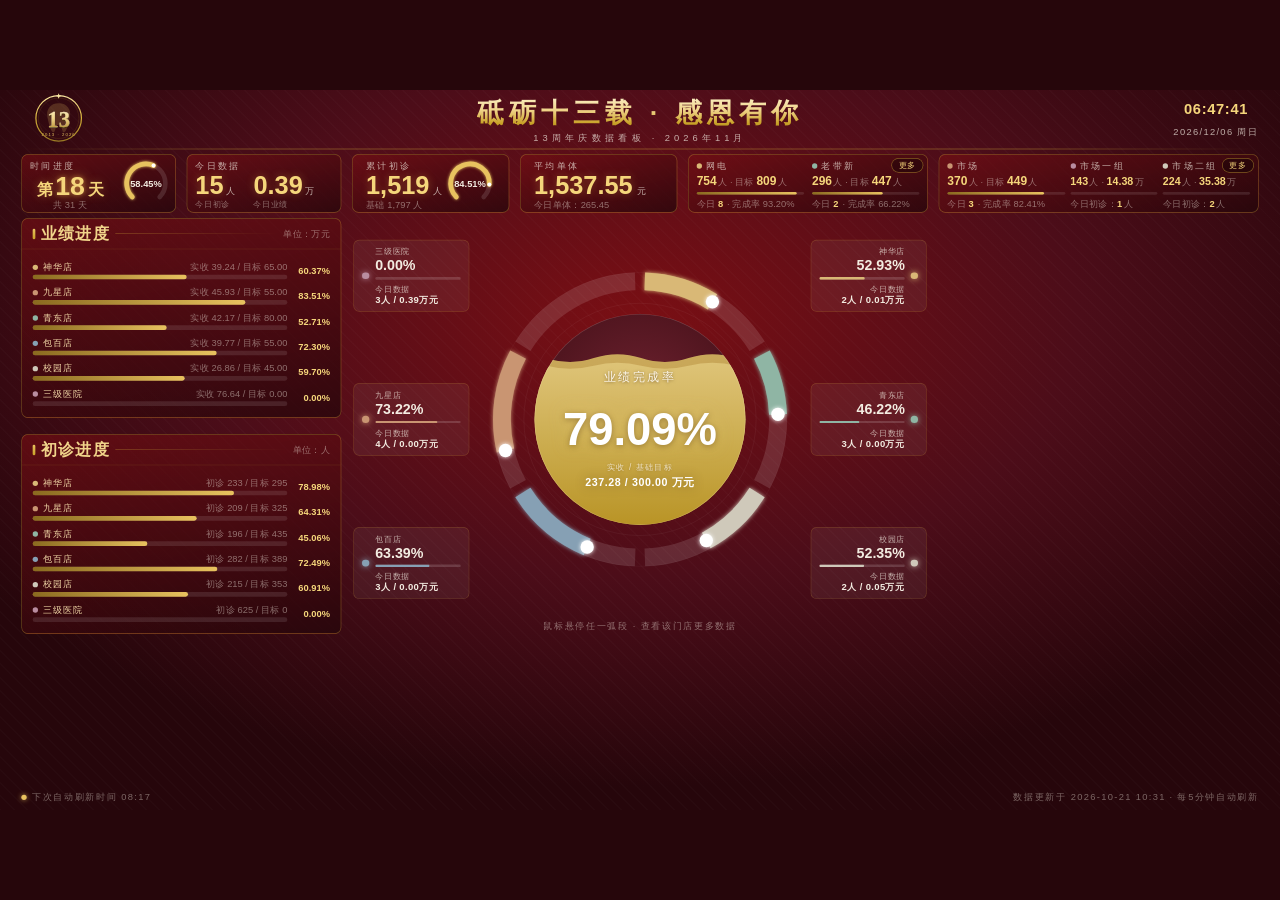
==== commit 64ad3108: "style(周年庆): 删除右上角标语「匠心品质·健康传递」，时间与日期改为居中对齐并加大上下间距" ====
--- a/site/index.html
+++ b/site/index.html
@@ -31,7 +31,7 @@
     底部折线，页面不重载。历史日序列固定，增长落在「今天」的
     数据点上；左下角有心跳指示器（倒计时 + 刷新闪烁）。
   ============================================================-->
-        <link rel="stylesheet" href="app/css/style.css?v=20261019-23" />
+        <link rel="stylesheet" href="app/css/style.css?v=20261021-01" />
   </head>
   <body data-page-node-id="v0FKEsf7Q6nRDLdoApuXJm">
     <div id="stage" data-page-node-id="kpHgrNEEkZe6PAno3AZiqG">
@@ -122,7 +122,6 @@
         <div class="clock" data-page-node-id="I2EozdVsNFKLFbrP7CSTph">
           <div class="t" id="clkTime" data-page-node-id="CklAXqz7jNYkuGRezKDurt">--:--:--</div>
           <div class="d" id="clkDate" data-page-node-id="HKp1TdW5JFSPURgOC2ITIA">————</div>
-          <div class="slogan" data-page-node-id="g4IWigsaMyrBHXUSn34NM8">匠心品质 · 健康传递</div>
         </div>
       </header>
       <div class="h-sep" data-page-node-id="c2TKFTtrCtJGPuu5cIxSoY"></div>
--- a/site/app/css/style.css
+++ b/site/app/css/style.css
@@ -268,7 +268,10 @@
         position: absolute;
         right: var(--sp-4);
         top: var(--sp-2);
-        text-align: right;
+        display: flex;
+        flex-direction: column;
+        align-items: center;
+        gap: 12px;
         line-height: 1.4;
       }
       .clock .t {
@@ -280,11 +283,6 @@
         font-size: var(--t5);
         color: var(--text-sub);
         letter-spacing: 2px;
-      }
-      .clock .slogan {
-        font-size: var(--t5);
-        color: var(--text-dim);
-        letter-spacing: 4px;
       }
       .h-sep {
         position: absolute;
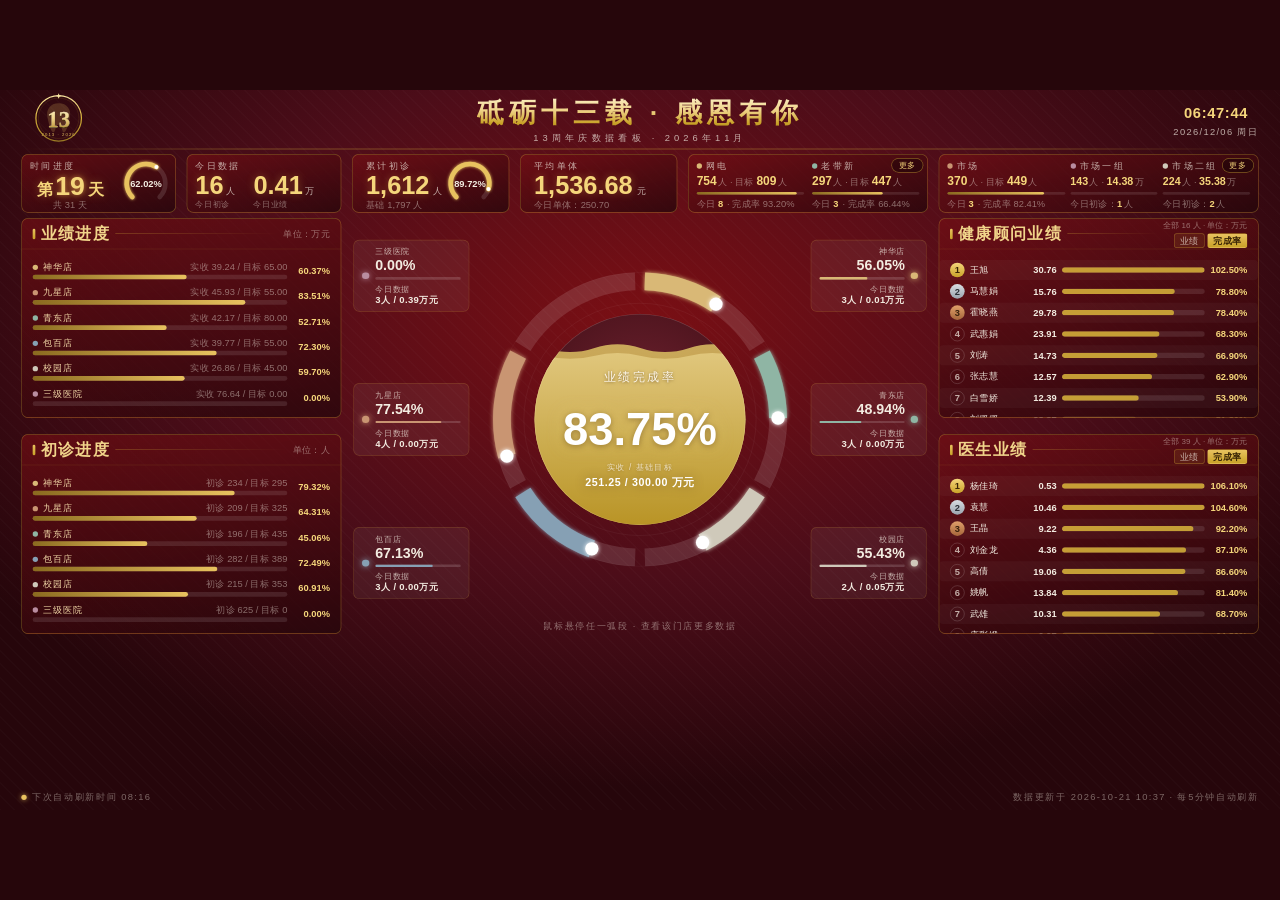
==== commit 5f758f89: "style(周年庆): 时钟上下间距 12px→6px，整体下移 6px" ====
--- a/site/index.html
+++ b/site/index.html
@@ -31,7 +31,7 @@
     底部折线，页面不重载。历史日序列固定，增长落在「今天」的
     数据点上；左下角有心跳指示器（倒计时 + 刷新闪烁）。
   ============================================================-->
-        <link rel="stylesheet" href="app/css/style.css?v=20261021-01" />
+        <link rel="stylesheet" href="app/css/style.css?v=20261021-02" />
   </head>
   <body data-page-node-id="v0FKEsf7Q6nRDLdoApuXJm">
     <div id="stage" data-page-node-id="kpHgrNEEkZe6PAno3AZiqG">
--- a/site/app/css/style.css
+++ b/site/app/css/style.css
@@ -267,11 +267,11 @@
       .clock {
         position: absolute;
         right: var(--sp-4);
-        top: var(--sp-2);
+        top: calc(var(--sp-2) + 6px);
         display: flex;
         flex-direction: column;
         align-items: center;
-        gap: 12px;
+        gap: 6px;
         line-height: 1.4;
       }
       .clock .t {
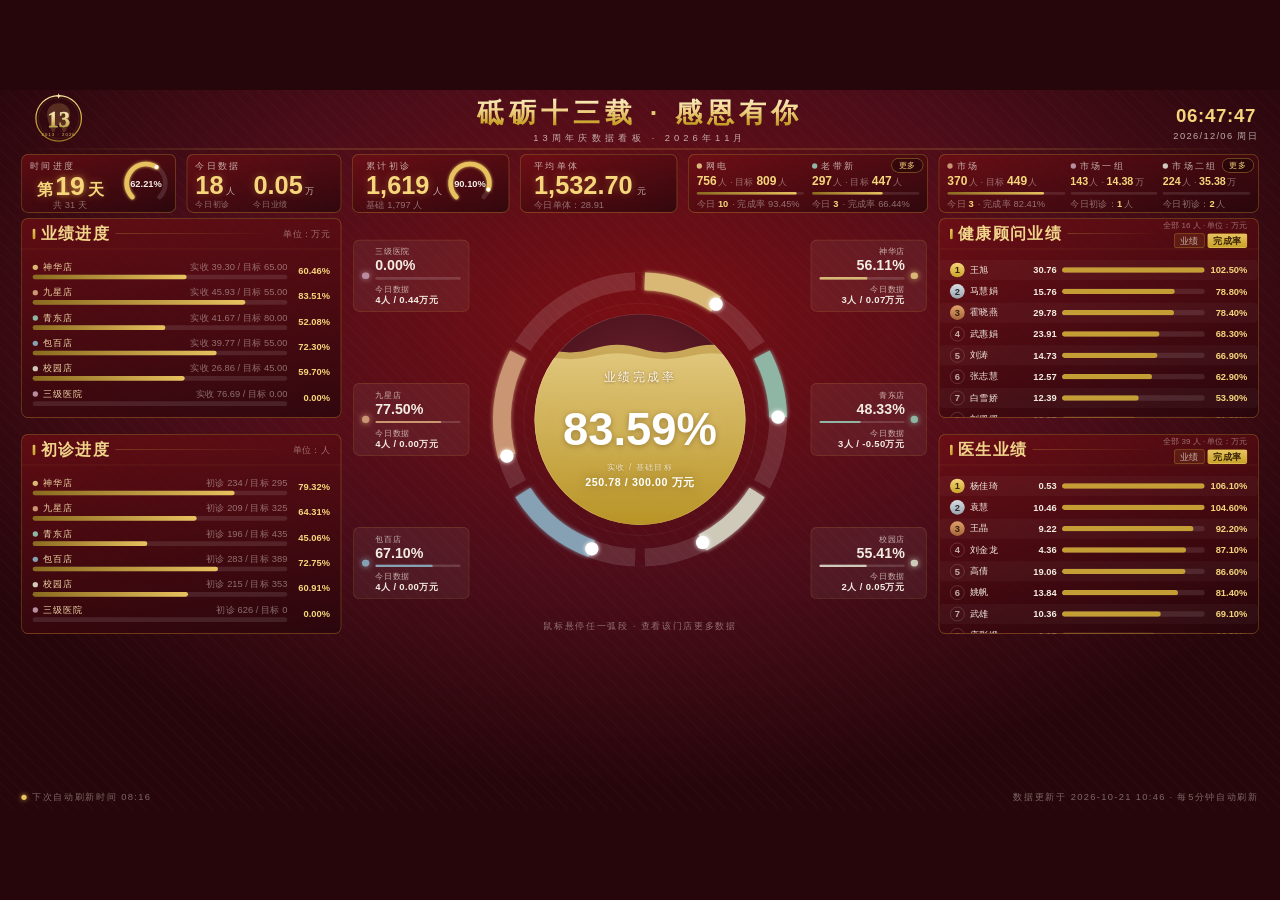
==== commit 9fa15f53: "style(周年庆): 时钟字号 22px→28px，日期改为底部对齐到小标题同一高度" ====
--- a/site/index.html
+++ b/site/index.html
@@ -31,7 +31,7 @@
     底部折线，页面不重载。历史日序列固定，增长落在「今天」的
     数据点上；左下角有心跳指示器（倒计时 + 刷新闪烁）。
   ============================================================-->
-        <link rel="stylesheet" href="app/css/style.css?v=20261021-02" />
+        <link rel="stylesheet" href="app/css/style.css?v=20261021-03" />
   </head>
   <body data-page-node-id="v0FKEsf7Q6nRDLdoApuXJm">
     <div id="stage" data-page-node-id="kpHgrNEEkZe6PAno3AZiqG">
--- a/site/app/css/style.css
+++ b/site/app/css/style.css
@@ -267,15 +267,18 @@
       .clock {
         position: absolute;
         right: var(--sp-4);
-        top: calc(var(--sp-2) + 6px);
+        top: 0;
+        height: 88px;
         display: flex;
         flex-direction: column;
         align-items: center;
+        justify-content: flex-end;
+        padding-bottom: 8px;
         gap: 6px;
         line-height: 1.4;
       }
       .clock .t {
-        font: 600 22px var(--num-font);
+        font: 600 28px/1.1 var(--num-font);
         color: var(--gold-num);
         letter-spacing: 1px;
       }
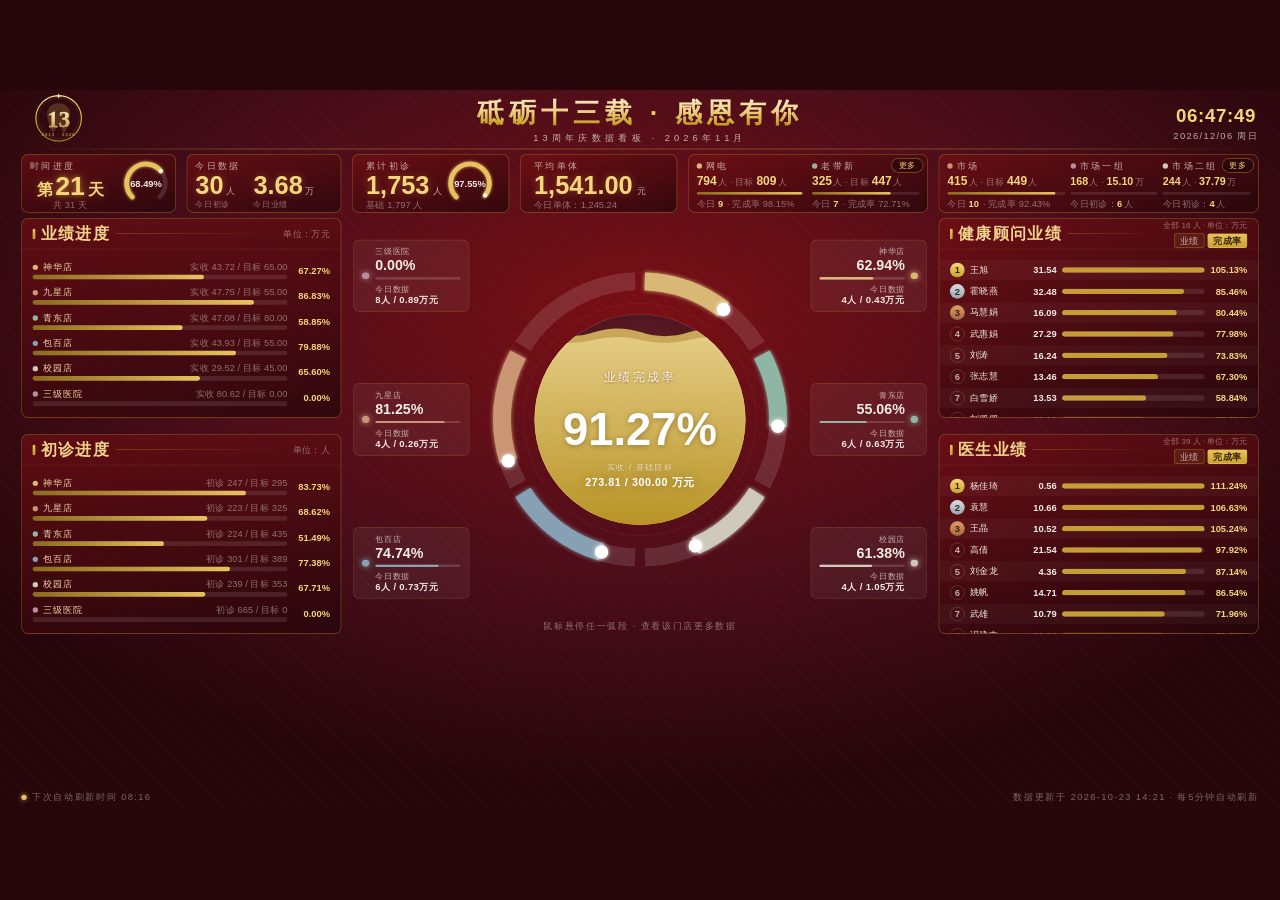
==== commit 7885793f: "ui: 市场弹窗「市场各小组数据」表头 其他业绩 -> 再消费业绩(一年内) 两列口径相同（合计均为 109,953.07），统一名称避免同一弹窗上下两张表叫法不一致。 main.js 加 HEAD_" ====
--- a/site/index.html
+++ b/site/index.html
@@ -529,6 +529,6 @@
     </div>
 
         <script src="app/js/data.js?v=20261019-23"></script>
-    <script type="module" src="app/js/main.js?v=20261019-23"></script>
+    <script type="module" src="app/js/main.js?v=20261023-14"></script>
   </body>
 </html>
